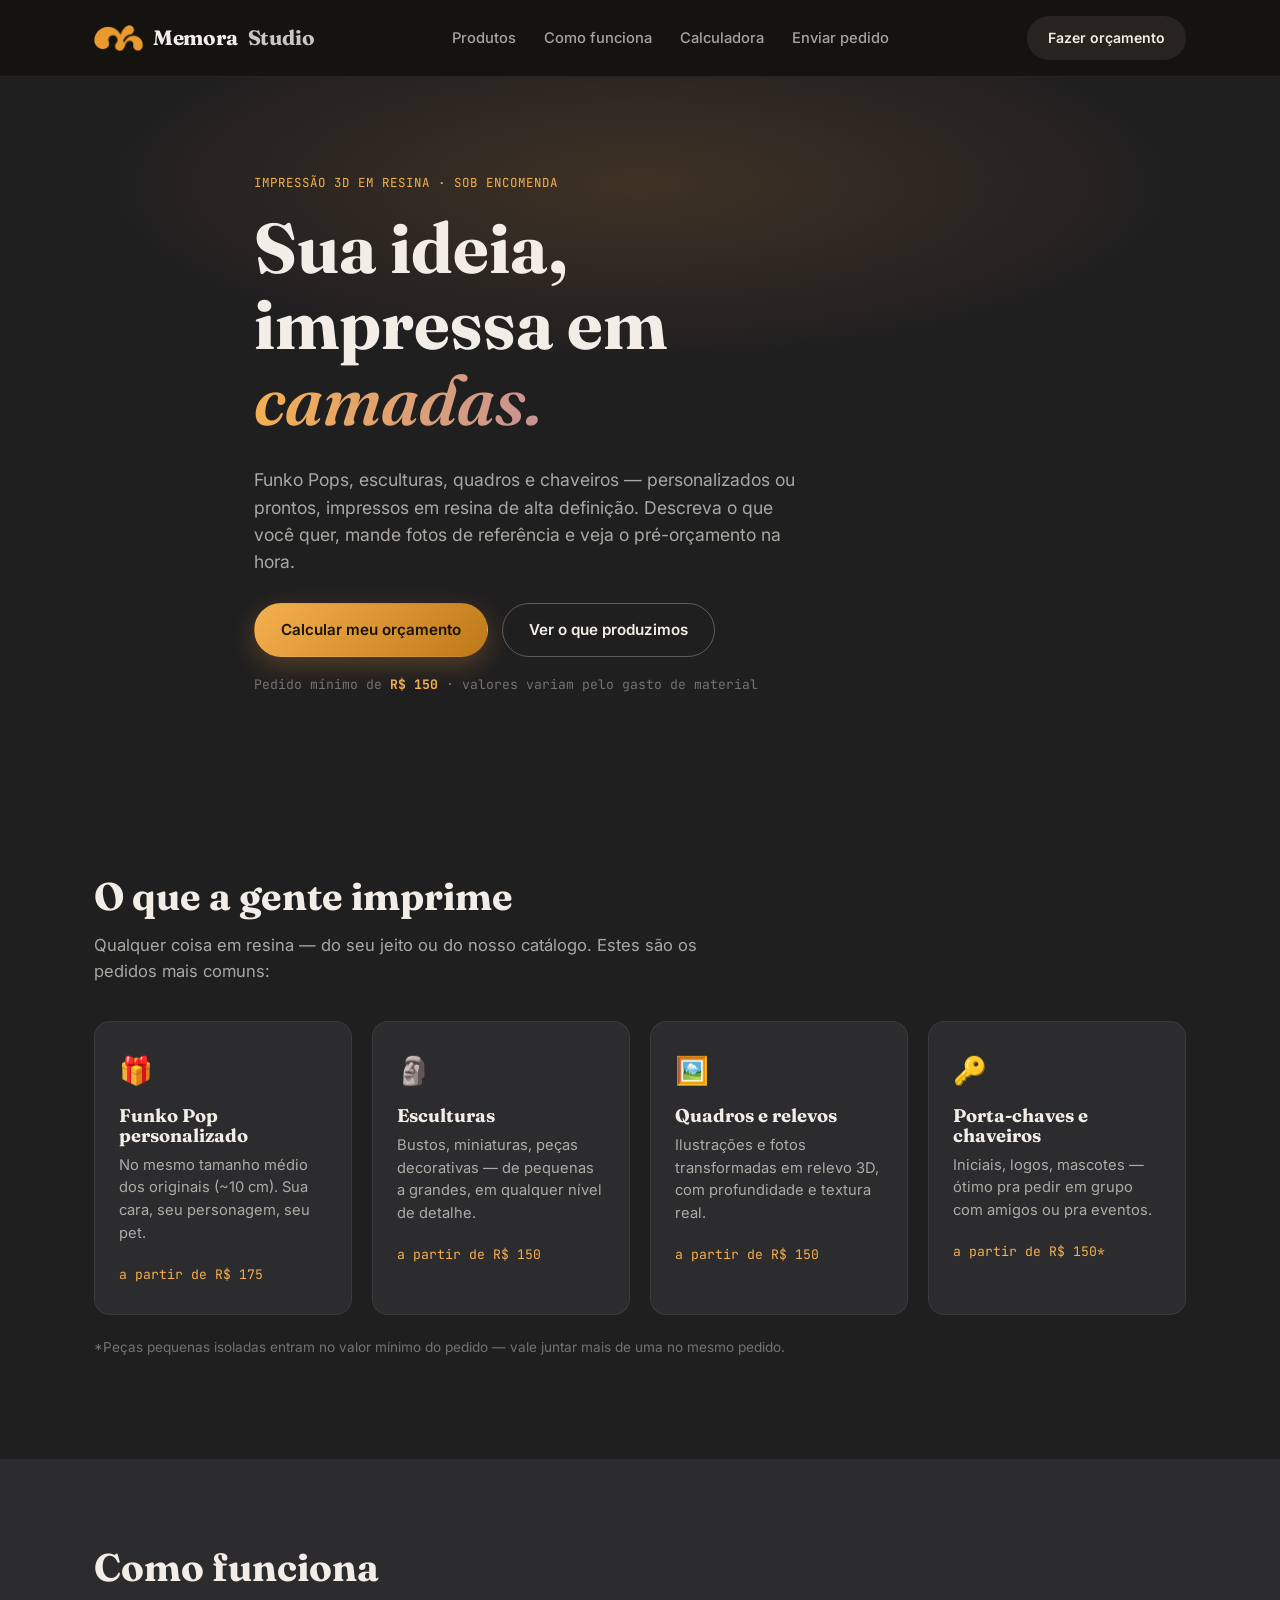
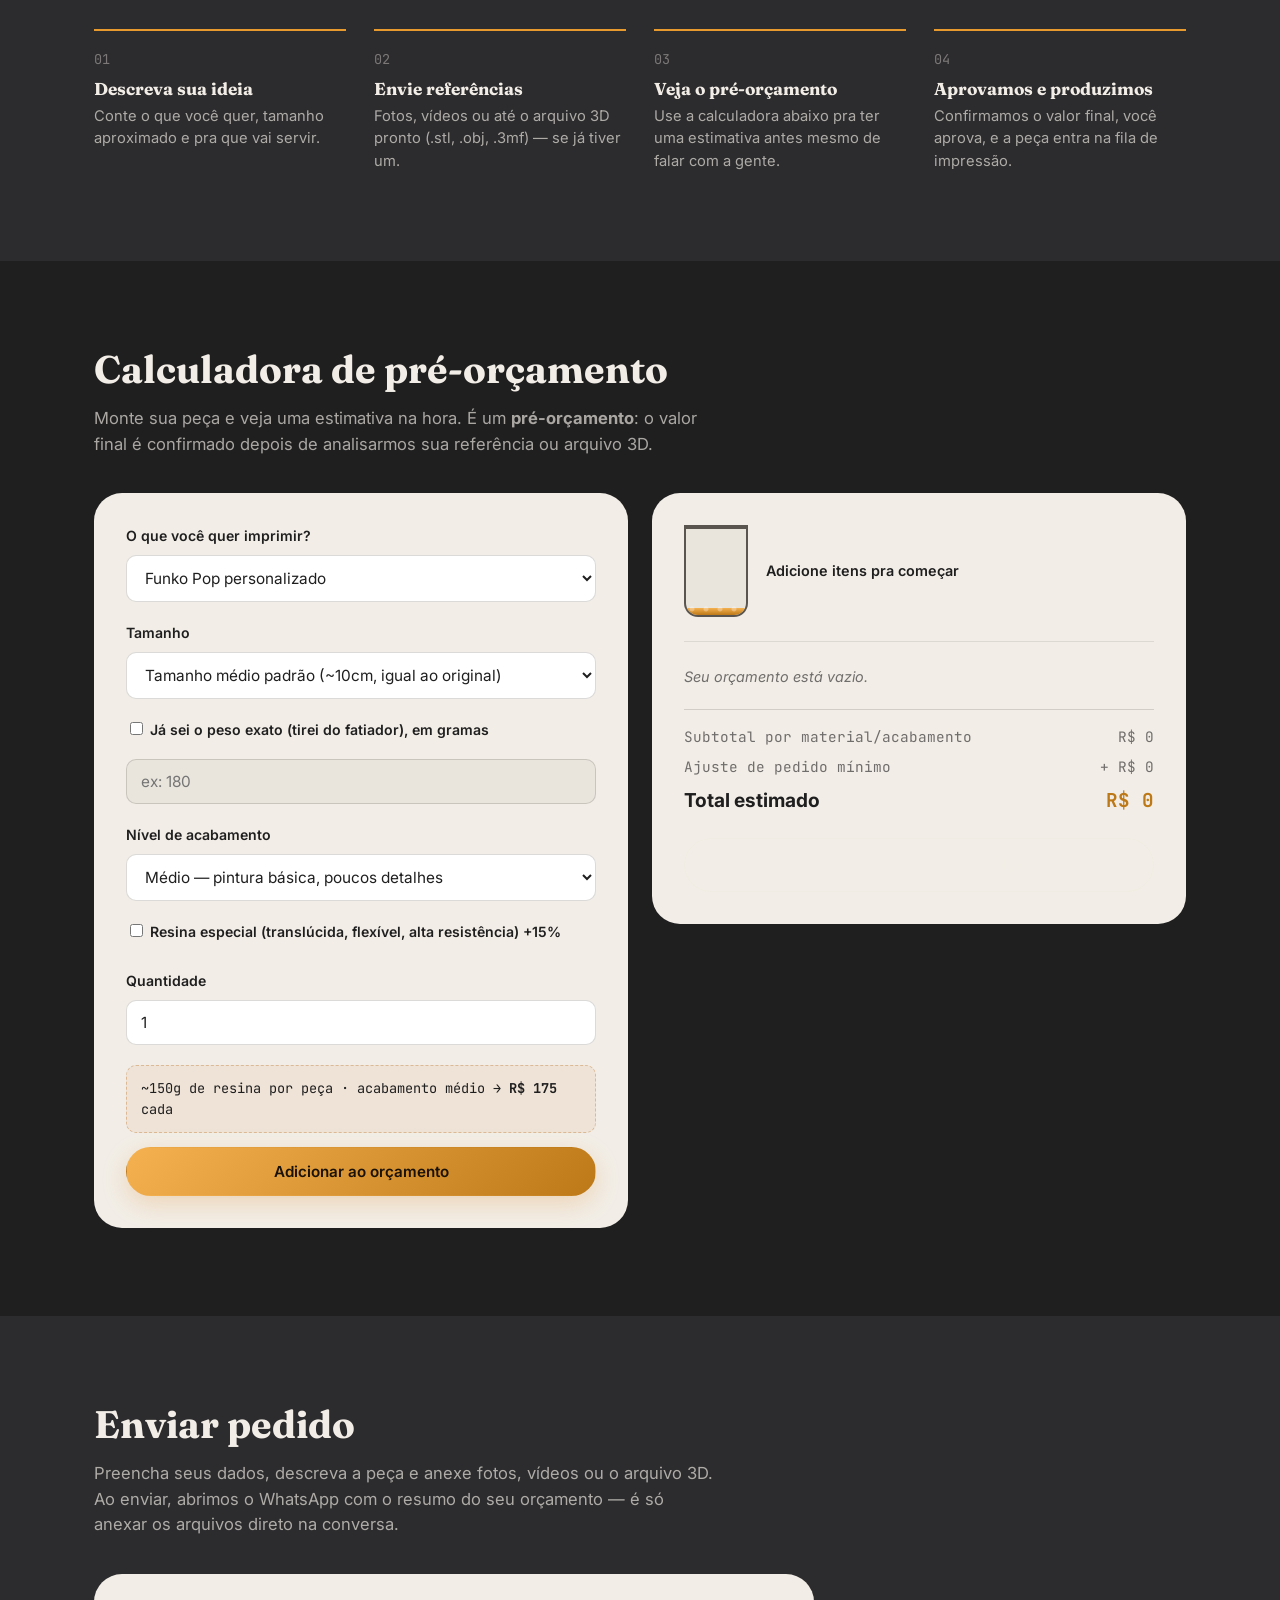
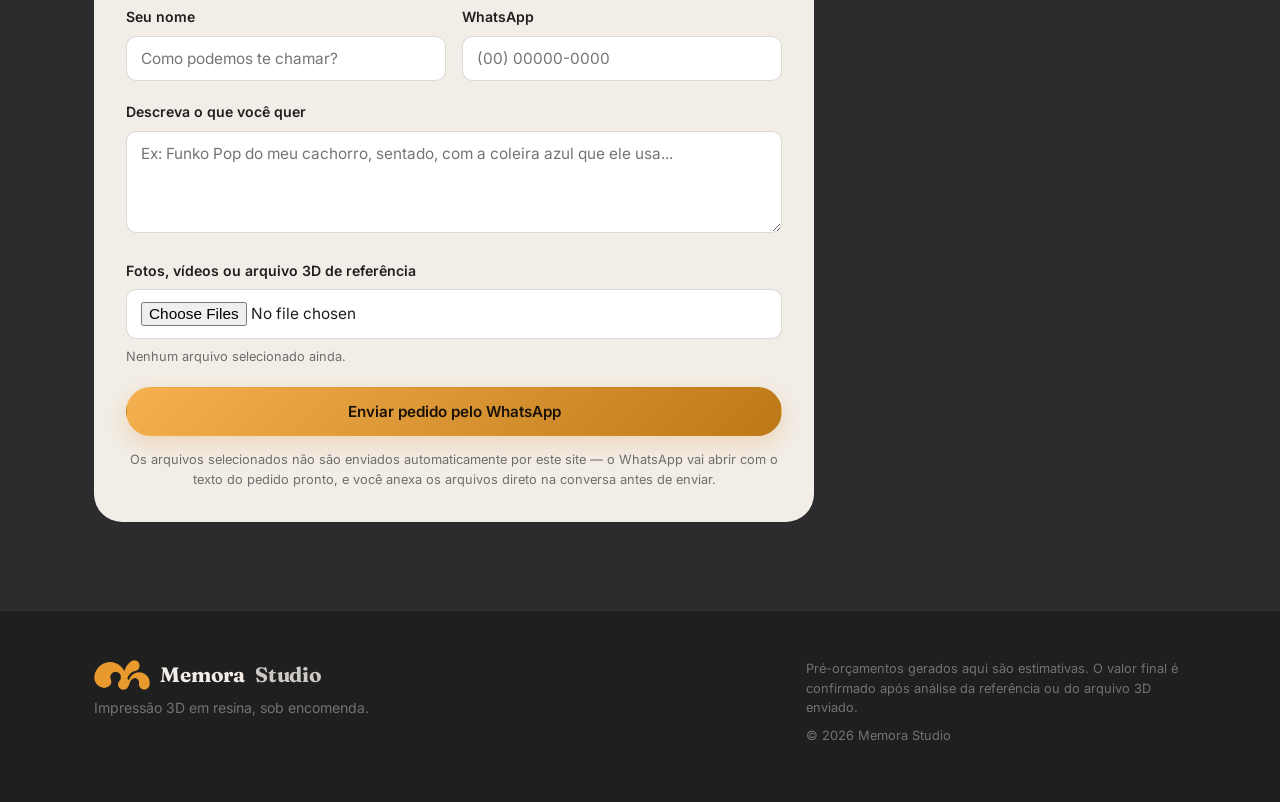
==== index.html @ 0165c263 "primeira versão do site" ====
<!DOCTYPE html>
<html lang="pt-BR">
<head>
<meta charset="UTF-8">
<meta name="viewport" content="width=device-width, initial-scale=1.0">
<title>Memora Studio — Pré-orçamento de impressão 3D em resina</title>
<meta name="description" content="Funko Pops, esculturas, quadros e chaveiros personalizados, impressos em resina. Monte seu pré-orçamento na hora com a Memora Studio.">
<link rel="icon" type="image/png" href="logo-mark.png">
<link rel="apple-touch-icon" href="apple-touch-icon.png">
<meta name="theme-color" content="#201F20">
<link rel="preconnect" href="https://fonts.googleapis.com">
<link rel="preconnect" href="https://fonts.gstatic.com" crossorigin>
<link href="https://fonts.googleapis.com/css2?family=Fraunces:ital,opsz,wght@0,9..144,400;0,9..144,600;0,9..144,700;0,9..144,900;1,9..144,500;1,9..144,700&family=Inter:wght@400;500;600;700&family=JetBrains+Mono:wght@400;500;600;700&display=swap" rel="stylesheet">
<link rel="stylesheet" href="style.css">
</head>
<body>

<a class="skip-link" href="#calculadora">Pular para a calculadora</a>

<header class="site-header" id="topo">
  <div class="wrap header-inner">
    <a class="logo" href="#topo">
      <img class="logo-mark" src="logo-mark.png" alt="" aria-hidden="true">
      Memora <span class="logo-accent">Studio</span>
    </a>
    <nav class="main-nav" id="main-nav" aria-label="Navegação principal">
      <a href="#produtos">Produtos</a>
      <a href="#como-funciona">Como funciona</a>
      <a href="#calculadora">Calculadora</a>
      <a href="#pedido">Enviar pedido</a>
    </nav>
    <a class="btn btn-ghost nav-cta" href="#calculadora">Fazer orçamento</a>
    <button class="nav-toggle" id="nav-toggle" aria-expanded="false" aria-controls="main-nav" aria-label="Abrir menu">
      <span></span><span></span><span></span>
    </button>
  </div>
</header>

<main>

  <!-- HERO -->
  <section class="hero">
    <div class="wrap hero-inner">
      <p class="eyebrow">Impressão 3D em resina · sob encomenda</p>
      <h1 class="hero-title" aria-label="Sua ideia, impressa em camadas.">
        <span class="layer-stack" data-text="Sua ideia,">Sua ideia,</span>
        <span class="layer-stack" data-text="impressa em">impressa em</span>
        <span class="layer-stack accent" data-text="camadas.">camadas.</span>
      </h1>
      <p class="hero-sub">
        Funko Pops, esculturas, quadros e chaveiros — personalizados ou prontos,
        impressos em resina de alta definição. Descreva o que você quer,
        mande fotos de referência e veja o pré-orçamento na hora.
      </p>
      <div class="hero-actions">
        <a href="#calculadora" class="btn btn-primary">Calcular meu orçamento</a>
        <a href="#produtos" class="btn btn-outline">Ver o que produzimos</a>
      </div>
      <p class="hero-note">Pedido mínimo de <strong>R$ 150</strong> · valores variam pelo gasto de material</p>
    </div>
  </section>

  <!-- PRODUTOS -->
  <section class="section" id="produtos">
    <div class="wrap">
      <h2 class="section-title">O que a gente imprime</h2>
      <p class="section-lead">Qualquer coisa em resina — do seu jeito ou do nosso catálogo. Estes são os pedidos mais comuns:</p>

      <div class="product-grid">
        <article class="product-card">
          <div class="product-icon" aria-hidden="true">🎁</div>
          <h3>Funko Pop personalizado</h3>
          <p>No mesmo tamanho médio dos originais (~10 cm). Sua cara, seu personagem, seu pet.</p>
          <span class="product-price">a partir de R$ 175</span>
        </article>
        <article class="product-card">
          <div class="product-icon" aria-hidden="true">🗿</div>
          <h3>Esculturas</h3>
          <p>Bustos, miniaturas, peças decorativas — de pequenas a grandes, em qualquer nível de detalhe.</p>
          <span class="product-price">a partir de R$ 150</span>
        </article>
        <article class="product-card">
          <div class="product-icon" aria-hidden="true">🖼️</div>
          <h3>Quadros e relevos</h3>
          <p>Ilustrações e fotos transformadas em relevo 3D, com profundidade e textura real.</p>
          <span class="product-price">a partir de R$ 150</span>
        </article>
        <article class="product-card">
          <div class="product-icon" aria-hidden="true">🔑</div>
          <h3>Porta-chaves e chaveiros</h3>
          <p>Iniciais, logos, mascotes — ótimo pra pedir em grupo com amigos ou pra eventos.</p>
          <span class="product-price">a partir de R$ 150*</span>
        </article>
      </div>
      <p class="product-footnote">*Peças pequenas isoladas entram no valor mínimo do pedido — vale juntar mais de uma no mesmo pedido.</p>
    </div>
  </section>

  <!-- COMO FUNCIONA -->
  <section class="section section-dark" id="como-funciona">
    <div class="wrap">
      <h2 class="section-title">Como funciona</h2>
      <ol class="steps">
        <li class="step">
          <span class="step-n">01</span>
          <h3>Descreva sua ideia</h3>
          <p>Conte o que você quer, tamanho aproximado e pra que vai servir.</p>
        </li>
        <li class="step">
          <span class="step-n">02</span>
          <h3>Envie referências</h3>
          <p>Fotos, vídeos ou até o arquivo 3D pronto (.stl, .obj, .3mf) — se já tiver um.</p>
        </li>
        <li class="step">
          <span class="step-n">03</span>
          <h3>Veja o pré-orçamento</h3>
          <p>Use a calculadora abaixo pra ter uma estimativa antes mesmo de falar com a gente.</p>
        </li>
        <li class="step">
          <span class="step-n">04</span>
          <h3>Aprovamos e produzimos</h3>
          <p>Confirmamos o valor final, você aprova, e a peça entra na fila de impressão.</p>
        </li>
      </ol>
    </div>
  </section>

  <!-- CALCULADORA -->
  <section class="section" id="calculadora">
    <div class="wrap">
      <h2 class="section-title">Calculadora de pré-orçamento</h2>
      <p class="section-lead">
        Monte sua peça e veja uma estimativa na hora. É um <strong>pré-orçamento</strong>:
        o valor final é confirmado depois de analisarmos sua referência ou arquivo 3D.
      </p>

      <div class="calc-grid">

        <!-- Formulário de item -->
        <div class="calc-form panel">
          <div class="field">
            <label for="categoria">O que você quer imprimir?</label>
            <select id="categoria"></select>
          </div>

          <div class="field" id="campo-tamanho">
            <label for="tamanho">Tamanho</label>
            <select id="tamanho"></select>
          </div>

          <div class="field field-inline" id="campo-peso-manual">
            <label class="checkbox-label">
              <input type="checkbox" id="peso-manual-toggle">
              Já sei o peso exato (tirei do fatiador), em gramas
            </label>
            <input type="number" id="peso-manual" min="1" placeholder="ex: 180" disabled>
          </div>

          <div class="field" id="campo-complexidade">
            <label for="complexidade">Nível de acabamento</label>
            <select id="complexidade">
              <option value="3.5">Simples — sem pintura ou cor única</option>
              <option value="4" selected>Médio — pintura básica, poucos detalhes</option>
              <option value="5">Complexo — pintura detalhada, várias cores/peças</option>
            </select>
          </div>

          <div class="field field-inline">
            <label class="checkbox-label">
              <input type="checkbox" id="resina-especial">
              Resina especial (translúcida, flexível, alta resistência) +15%
            </label>
          </div>

          <div class="field" id="campo-qtd">
            <label for="quantidade">Quantidade</label>
            <input type="number" id="quantidade" value="1" min="1" max="50">
          </div>

          <p class="estimate-readout" id="estimate-readout"></p>

          <button class="btn btn-primary btn-block" id="add-item-btn" type="button">Adicionar ao orçamento</button>
        </div>

        <!-- Carrinho + vat -->
        <div class="calc-result panel">
          <div class="vat-wrap" aria-hidden="true">
            <div class="vat">
              <div class="vat-fill" id="vat-fill">
                <div class="vat-wave"></div>
              </div>
            </div>
            <div class="vat-label">
              <span id="vat-status-text">Adicione itens pra começar</span>
            </div>
          </div>

          <ul class="cart-list" id="cart-list">
            <li class="cart-empty" id="cart-empty">Seu orçamento está vazio.</li>
          </ul>

          <div class="cart-total">
            <div class="cart-total-row">
              <span>Subtotal por material/acabamento</span>
              <span id="cart-subtotal">R$ 0</span>
            </div>
            <div class="cart-total-row" id="minimo-row" hidden>
              <span>Ajuste de pedido mínimo</span>
              <span id="cart-minimo">+ R$ 0</span>
            </div>
            <div class="cart-total-row cart-total-final">
              <span>Total estimado</span>
              <span id="cart-total">R$ 0</span>
            </div>
          </div>

          <a href="#pedido" class="btn btn-outline btn-block">Continuar pra enviar o pedido</a>
        </div>

      </div>
    </div>
  </section>

  <!-- PEDIDO -->
  <section class="section section-dark" id="pedido">
    <div class="wrap">
      <h2 class="section-title">Enviar pedido</h2>
      <p class="section-lead">
        Preencha seus dados, descreva a peça e anexe fotos, vídeos ou o arquivo 3D.
        Ao enviar, abrimos o WhatsApp com o resumo do seu orçamento — é só anexar
        os arquivos direto na conversa.
      </p>

      <form class="order-form panel" id="order-form">
        <div class="form-row">
          <div class="field">
            <label for="nome">Seu nome</label>
            <input type="text" id="nome" required placeholder="Como podemos te chamar?">
          </div>
          <div class="field">
            <label for="whatsapp">WhatsApp</label>
            <input type="tel" id="whatsapp" required placeholder="(00) 00000-0000">
          </div>
        </div>

        <div class="field">
          <label for="descricao">Descreva o que você quer</label>
          <textarea id="descricao" rows="4" placeholder="Ex: Funko Pop do meu cachorro, sentado, com a coleira azul que ele usa..." required></textarea>
        </div>

        <div class="field">
          <label for="arquivos">Fotos, vídeos ou arquivo 3D de referência</label>
          <input type="file" id="arquivos" multiple accept="image/*,video/*,.stl,.obj,.3mf,.zip">
          <p class="field-hint" id="arquivos-hint">Nenhum arquivo selecionado ainda.</p>
        </div>

        <div class="field" id="resumo-orcamento" hidden>
          <label>Resumo do seu pré-orçamento</label>
          <div class="order-summary-box" id="order-summary-box"></div>
        </div>

        <button type="submit" class="btn btn-primary btn-block">Enviar pedido pelo WhatsApp</button>
        <p class="form-disclaimer">
          Os arquivos selecionados não são enviados automaticamente por este site —
          o WhatsApp vai abrir com o texto do pedido pronto, e você anexa os arquivos
          direto na conversa antes de enviar.
        </p>
      </form>
    </div>
  </section>

</main>

<footer class="site-footer">
  <div class="wrap footer-inner">
    <div>
      <p class="logo footer-logo">
        <img class="logo-mark" src="logo-mark.png" alt="" aria-hidden="true">
        Memora <span class="logo-accent">Studio</span>
      </p>
      <p class="footer-tagline">Impressão 3D em resina, sob encomenda.</p>
    </div>
    <div class="footer-meta">
      <p>Pré-orçamentos gerados aqui são estimativas. O valor final é confirmado após
      análise da referência ou do arquivo 3D enviado.</p>
      <p>© <span id="ano"></span> Memora Studio</p>
    </div>
  </div>
</footer>

<script src="script.js"></script>
</body>
</html>
---- style.css ----
/* ============================================
   TOKENS
============================================ */
:root{
  --bg: #201F20;
  --bg-soft: #2C2B2D;
  --bg-soft-2: #38373A;
  --resin: #E89A2E;
  --resin-deep: #BD7817;
  --resin-glow: #F5B04F;
  --uv: #8B6CF1;
  --uv-soft: #6F56C9;
  --paper: #F2EEE7;
  --paper-dim: #E5DFD2;
  --ink: #F2EEE7;
  --ink-soft: rgba(242,238,231,0.66);
  --ink-faint: rgba(242,238,231,0.4);
  --ink-on-paper: #201F20;
  --ink-on-paper-soft: rgba(32,31,32,0.62);

  --font-display: 'Fraunces', serif;
  --font-body: 'Inter', sans-serif;
  --font-mono: 'JetBrains Mono', monospace;

  --radius-s: 10px;
  --radius-m: 16px;
  --radius-l: 28px;

  --wrap: 1140px;
}

*, *::before, *::after{ box-sizing: border-box; }
html{ scroll-behavior: smooth; }
@media (prefers-reduced-motion: reduce){
  html{ scroll-behavior: auto; }
  *, *::before, *::after{ animation-duration: 0.001ms !important; animation-iteration-count: 1 !important; transition-duration: 0.001ms !important; }
}

body{
  margin: 0;
  background: var(--bg);
  color: var(--ink);
  font-family: var(--font-body);
  font-size: 16px;
  line-height: 1.55;
  -webkit-font-smoothing: antialiased;
}

.wrap{
  max-width: var(--wrap);
  margin: 0 auto;
  padding: 0 24px;
}

a{ color: inherit; }

h1, h2, h3{
  font-family: var(--font-display);
  margin: 0 0 0.4em;
  line-height: 1.08;
  font-weight: 700;
}

p{ margin: 0 0 1em; }

.skip-link{
  position: absolute;
  left: -999px;
  top: auto;
  background: var(--paper);
  color: var(--ink-on-paper);
  padding: 12px 18px;
  border-radius: var(--radius-s);
  z-index: 100;
}
.skip-link:focus{
  left: 16px;
  top: 16px;
}

:focus-visible{
  outline: 2px solid var(--uv);
  outline-offset: 3px;
}

/* ============================================
   BUTTONS
============================================ */
.btn{
  display: inline-flex;
  align-items: center;
  justify-content: center;
  gap: 8px;
  padding: 14px 26px;
  border-radius: 999px;
  font-family: var(--font-body);
  font-weight: 600;
  font-size: 0.95rem;
  text-decoration: none;
  border: 1px solid transparent;
  cursor: pointer;
  transition: transform 0.15s ease, background 0.15s ease, border-color 0.15s ease, box-shadow 0.15s ease;
}
.btn:hover{ transform: translateY(-1px); }
.btn:active{ transform: translateY(0); }

.btn-primary{
  background: linear-gradient(135deg, var(--resin-glow), var(--resin-deep));
  color: #1A1208;
  box-shadow: 0 8px 24px rgba(226,147,62,0.28);
}
.btn-primary:hover{ box-shadow: 0 10px 28px rgba(226,147,62,0.4); }

.btn-outline{
  background: transparent;
  color: var(--ink);
  border-color: rgba(237,230,214,0.3);
}
.btn-outline:hover{ border-color: var(--resin); color: var(--resin-glow); }

.btn-ghost{
  background: rgba(237,230,214,0.08);
  color: var(--ink);
  font-size: 0.88rem;
  padding: 10px 20px;
}
.btn-ghost:hover{ background: rgba(237,230,214,0.14); }

.btn-block{ width: 100%; }

/* ============================================
   HEADER
============================================ */
.site-header{
  position: sticky;
  top: 0;
  z-index: 50;
  background: rgba(21,18,13,0.85);
  backdrop-filter: blur(10px);
  border-bottom: 1px solid rgba(237,230,214,0.08);
}
.header-inner{
  display: flex;
  align-items: center;
  justify-content: space-between;
  padding: 16px 24px;
}
.logo{
  font-family: var(--font-display);
  font-weight: 700;
  font-size: 1.3rem;
  text-decoration: none;
  color: var(--ink);
  display: flex;
  align-items: center;
  gap: 10px;
  letter-spacing: -0.01em;
}
.logo-mark{
  height: 26px;
  width: auto;
  display: inline-block;
  flex-shrink: 0;
}
.logo-accent{ color: inherit; font-weight: inherit; font-style: normal; opacity: 0.82; }
.footer-logo{
  display: flex;
  align-items: center;
  gap: 10px;
  font-family: var(--font-display);
  font-weight: 700;
  font-size: 1.3rem;
}
.footer-logo .logo-mark{ height: 30px; }
.main-nav{
  display: flex;
  gap: 28px;
}
.main-nav a{
  text-decoration: none;
  color: var(--ink-soft);
  font-size: 0.92rem;
  font-weight: 500;
  transition: color 0.15s ease;
}
.main-nav a:hover{ color: var(--ink); }
.nav-cta{ flex-shrink: 0; }

.nav-toggle{
  display: none;
  flex-direction: column;
  justify-content: center;
  align-items: center;
  gap: 5px;
  width: 40px;
  height: 40px;
  border-radius: 8px;
  border: 1px solid rgba(242,238,231,0.16);
  background: rgba(242,238,231,0.06);
  cursor: pointer;
  flex-shrink: 0;
}
.nav-toggle span{
  display: block;
  width: 18px;
  height: 2px;
  background: var(--ink);
  border-radius: 2px;
  transition: transform 0.2s ease, opacity 0.2s ease;
}
.nav-toggle[aria-expanded="true"] span:nth-child(1){ transform: translateY(7px) rotate(45deg); }
.nav-toggle[aria-expanded="true"] span:nth-child(2){ opacity: 0; }
.nav-toggle[aria-expanded="true"] span:nth-child(3){ transform: translateY(-7px) rotate(-45deg); }

@media (max-width: 760px){
  .main-nav{
    display: flex;
    flex-direction: column;
    gap: 2px;
    position: absolute;
    top: 100%;
    left: 0;
    right: 0;
    background: var(--bg-soft);
    border-bottom: 1px solid rgba(242,238,231,0.08);
    max-height: 0;
    overflow: hidden;
    transition: max-height 0.25s ease;
  }
  .main-nav.is-open{ max-height: 280px; }
  .main-nav a{
    padding: 16px 24px;
    border-top: 1px solid rgba(242,238,231,0.06);
  }
  .nav-cta{ display: none; }
  .nav-toggle{ display: flex; }
  .site-header{ position: sticky; }
  .header-inner{ position: relative; }
}

/* ============================================
   HERO
============================================ */
.hero{
  padding: 96px 0 80px;
  position: relative;
  overflow: hidden;
}
.hero::before{
  content: "";
  position: absolute;
  inset: -20% -10% auto -10%;
  height: 70%;
  background: radial-gradient(closest-side, rgba(226,147,62,0.16), transparent 70%);
  pointer-events: none;
}
.hero-inner{ position: relative; max-width: 820px; }
.eyebrow{
  font-family: var(--font-mono);
  font-size: 0.78rem;
  letter-spacing: 0.08em;
  text-transform: uppercase;
  color: var(--resin-glow);
  margin-bottom: 18px;
}
.hero-title{
  font-size: clamp(2.4rem, 6vw, 4.4rem);
  margin-bottom: 28px;
}
.hero-title .layer-stack{
  display: block;
  position: relative;
}
.hero-title .layer-stack.accent{
  background: linear-gradient(100deg, var(--resin-glow), var(--uv) 90%);
  -webkit-background-clip: text;
  background-clip: text;
  color: transparent;
  font-style: italic;
  font-weight: 600;
}
/* layer build-up animation: stacked pseudo-copies that fade/rise into place */
.layer-stack{
  animation: layer-settle 0.9s cubic-bezier(.2,.8,.2,1) backwards;
}
.layer-stack:nth-child(1){ animation-delay: 0s; }
.layer-stack:nth-child(2){ animation-delay: 0.12s; }
.layer-stack:nth-child(3){ animation-delay: 0.24s; }
@keyframes layer-settle{
  0%{ opacity: 0; transform: translateY(14px); filter: blur(2px); }
  100%{ opacity: 1; transform: translateY(0); filter: blur(0); }
}
.hero-sub{
  font-size: 1.1rem;
  color: var(--ink-soft);
  max-width: 560px;
}
.hero-actions{
  display: flex;
  gap: 14px;
  flex-wrap: wrap;
  margin: 28px 0 18px;
}
.hero-note{
  font-family: var(--font-mono);
  font-size: 0.82rem;
  color: var(--ink-faint);
}
.hero-note strong{ color: var(--resin-glow); }

/* ============================================
   SECTIONS
============================================ */
.section{ padding: 88px 0; }
.section-dark{ background: var(--bg-soft); }
.section-title{
  font-size: clamp(1.7rem, 3.4vw, 2.4rem);
}
.section-lead{
  color: var(--ink-soft);
  max-width: 620px;
  font-size: 1.04rem;
}

/* ============================================
   PRODUCT GRID
============================================ */
.product-grid{
  display: grid;
  grid-template-columns: repeat(4, 1fr);
  gap: 20px;
  margin-top: 36px;
}
@media (max-width: 920px){
  .product-grid{ grid-template-columns: repeat(2, 1fr); }
}
@media (max-width: 560px){
  .product-grid{ grid-template-columns: 1fr; }
}
.product-card{
  background: var(--bg-soft);
  border: 1px solid rgba(237,230,214,0.08);
  border-radius: var(--radius-m);
  padding: 28px 24px;
  transition: border-color 0.2s ease, transform 0.2s ease;
}
.product-card:hover{
  border-color: rgba(226,147,62,0.4);
  transform: translateY(-3px);
}
.product-icon{
  font-size: 1.7rem;
  margin-bottom: 14px;
}
.product-card h3{
  font-size: 1.15rem;
  margin-bottom: 8px;
}
.product-card p{
  color: var(--ink-soft);
  font-size: 0.92rem;
  margin-bottom: 16px;
}
.product-price{
  font-family: var(--font-mono);
  font-size: 0.82rem;
  color: var(--resin-glow);
}
.product-footnote{
  margin-top: 22px;
  font-size: 0.85rem;
  color: var(--ink-faint);
}

/* ============================================
   STEPS
============================================ */
.steps{
  list-style: none;
  margin: 40px 0 0;
  padding: 0;
  display: grid;
  grid-template-columns: repeat(4, 1fr);
  gap: 28px;
}
@media (max-width: 920px){
  .steps{ grid-template-columns: repeat(2, 1fr); }
}
@media (max-width: 560px){
  .steps{ grid-template-columns: 1fr; }
}
.step{
  border-top: 2px solid var(--resin);
  padding-top: 18px;
}
.step-n{
  font-family: var(--font-mono);
  color: var(--ink-faint);
  font-size: 0.85rem;
  display: block;
  margin-bottom: 10px;
}
.step h3{ font-size: 1.08rem; margin-bottom: 6px; }
.step p{ color: var(--ink-soft); font-size: 0.92rem; margin: 0; }

/* ============================================
   PANELS / FORMS (shared)
============================================ */
.panel{
  background: var(--paper);
  color: var(--ink-on-paper);
  border-radius: var(--radius-l);
  padding: 32px;
}

.field{ margin-bottom: 20px; }
.field label{
  display: block;
  font-weight: 600;
  font-size: 0.88rem;
  margin-bottom: 8px;
}
.field-hint{
  font-size: 0.8rem;
  color: var(--ink-on-paper-soft);
  margin: 8px 0 0;
}
select, input[type="text"], input[type="tel"], input[type="number"], input[type="file"], textarea{
  width: 100%;
  font-family: var(--font-body);
  font-size: 0.96rem;
  padding: 12px 14px;
  border-radius: var(--radius-s);
  border: 1.5px solid rgba(31,26,19,0.16);
  background: #fff;
  color: var(--ink-on-paper);
}
select:focus, input:focus, textarea:focus{
  border-color: var(--resin);
}
textarea{ resize: vertical; font-family: var(--font-body); }
input:disabled{ background: rgba(31,26,19,0.04); color: rgba(31,26,19,0.4); }

.field-inline{
  display: flex;
  flex-direction: column;
  gap: 10px;
}
.checkbox-label{
  display: flex;
  align-items: center;
  gap: 8px;
  font-weight: 500;
  font-size: 0.88rem;
  cursor: pointer;
}
.checkbox-label input{ width: auto; accent-color: var(--resin-deep); }

.estimate-readout{
  font-family: var(--font-mono);
  font-size: 0.85rem;
  background: rgba(185,106,31,0.08);
  border: 1px dashed rgba(185,106,31,0.35);
  border-radius: var(--radius-s);
  padding: 12px 14px;
  color: var(--ink-on-paper);
}

/* ============================================
   CALCULATOR LAYOUT
============================================ */
.calc-grid{
  display: grid;
  grid-template-columns: 1fr 1fr;
  gap: 24px;
  margin-top: 36px;
  align-items: start;
}
@media (max-width: 880px){
  .calc-grid{ grid-template-columns: 1fr; }
}

/* ---- vat / resin-cure signature element ---- */
.vat-wrap{
  display: flex;
  align-items: center;
  gap: 18px;
  margin-bottom: 24px;
  padding-bottom: 24px;
  border-bottom: 1px solid rgba(31,26,19,0.1);
}
.vat{
  width: 64px;
  height: 92px;
  flex-shrink: 0;
  border-radius: 0 0 14px 14px;
  border: 2.5px solid rgba(31,26,19,0.7);
  border-top: none;
  position: relative;
  overflow: hidden;
  background: rgba(31,26,19,0.04);
}
.vat::after{
  content: "";
  position: absolute;
  top: -2.5px; left: -8px; right: -8px;
  height: 6px;
  border-radius: 3px;
  background: rgba(31,26,19,0.7);
}
.vat-fill{
  position: absolute;
  left: 0; right: 0; bottom: 0;
  height: 8%;
  background: linear-gradient(180deg, var(--resin-glow), var(--resin-deep));
  transition: height 0.5s cubic-bezier(.2,.8,.2,1), background 0.4s ease, box-shadow 0.4s ease;
}
.vat-fill.is-cured{
  background: linear-gradient(180deg, #B9A7F5, var(--uv-soft));
  box-shadow: 0 0 24px 4px rgba(139,108,241,0.55);
}
.vat-wave{
  position: absolute;
  top: -3px; left: -25%;
  width: 150%; height: 8px;
  background: radial-gradient(circle, rgba(255,255,255,0.5) 0 2px, transparent 3px) repeat-x;
  background-size: 14px 8px;
  animation: wave-slide 2.4s linear infinite;
  opacity: 0.6;
}
@keyframes wave-slide{
  from{ transform: translateX(0); }
  to{ transform: translateX(14px); }
}
.vat-label{ font-size: 0.9rem; }
#vat-status-text{ font-weight: 600; }

.cart-list{
  list-style: none;
  margin: 0 0 20px;
  padding: 0;
  display: flex;
  flex-direction: column;
  gap: 10px;
}
.cart-empty{
  color: var(--ink-on-paper-soft);
  font-size: 0.9rem;
  font-style: italic;
}
.cart-item{
  display: flex;
  justify-content: space-between;
  align-items: flex-start;
  gap: 12px;
  background: rgba(31,26,19,0.04);
  border-radius: var(--radius-s);
  padding: 12px 14px;
}
.cart-item-info strong{ display: block; font-size: 0.92rem; }
.cart-item-info span{
  display: block;
  font-size: 0.78rem;
  color: var(--ink-on-paper-soft);
  margin-top: 2px;
}
.cart-item-right{
  display: flex;
  align-items: center;
  gap: 10px;
  flex-shrink: 0;
}
.cart-item-price{
  font-family: var(--font-mono);
  font-size: 0.92rem;
  font-weight: 600;
  white-space: nowrap;
}
.cart-remove{
  background: none;
  border: none;
  color: var(--ink-on-paper-soft);
  cursor: pointer;
  font-size: 1rem;
  line-height: 1;
  padding: 4px;
}
.cart-remove:hover{ color: #B23A2E; }

.cart-total{
  border-top: 1.5px solid rgba(31,26,19,0.15);
  padding-top: 16px;
  margin-bottom: 22px;
}
.cart-total-row{
  display: flex;
  justify-content: space-between;
  font-size: 0.9rem;
  color: var(--ink-on-paper-soft);
  margin-bottom: 8px;
  font-family: var(--font-mono);
}
.cart-total-final{
  font-family: var(--font-body);
  font-size: 1.2rem;
  font-weight: 700;
  color: var(--ink-on-paper);
}
.cart-total-final span:last-child{
  font-family: var(--font-mono);
  color: var(--resin-deep);
}

/* ============================================
   ORDER FORM
============================================ */
.order-form{ max-width: 720px; margin-top: 36px; }
.form-row{
  display: grid;
  grid-template-columns: 1fr 1fr;
  gap: 16px;
}
@media (max-width: 560px){
  .form-row{ grid-template-columns: 1fr; }
}
.order-summary-box{
  background: rgba(31,26,19,0.04);
  border-radius: var(--radius-s);
  padding: 14px 16px;
  font-family: var(--font-mono);
  font-size: 0.85rem;
  white-space: pre-wrap;
}
.form-disclaimer{
  font-size: 0.8rem;
  color: var(--ink-on-paper-soft);
  margin: 14px 0 0;
  text-align: center;
}

/* ============================================
   FOOTER
============================================ */
.site-footer{
  background: var(--bg);
  border-top: 1px solid rgba(237,230,214,0.08);
  padding: 48px 0;
}
.footer-inner{
  display: flex;
  justify-content: space-between;
  flex-wrap: wrap;
  gap: 24px;
}
.footer-logo{ margin-bottom: 6px; }
.footer-tagline{ color: var(--ink-faint); font-size: 0.88rem; margin: 0; }
.footer-meta{
  max-width: 380px;
  font-size: 0.8rem;
  color: var(--ink-faint);
}
.footer-meta p{ margin-bottom: 8px; }
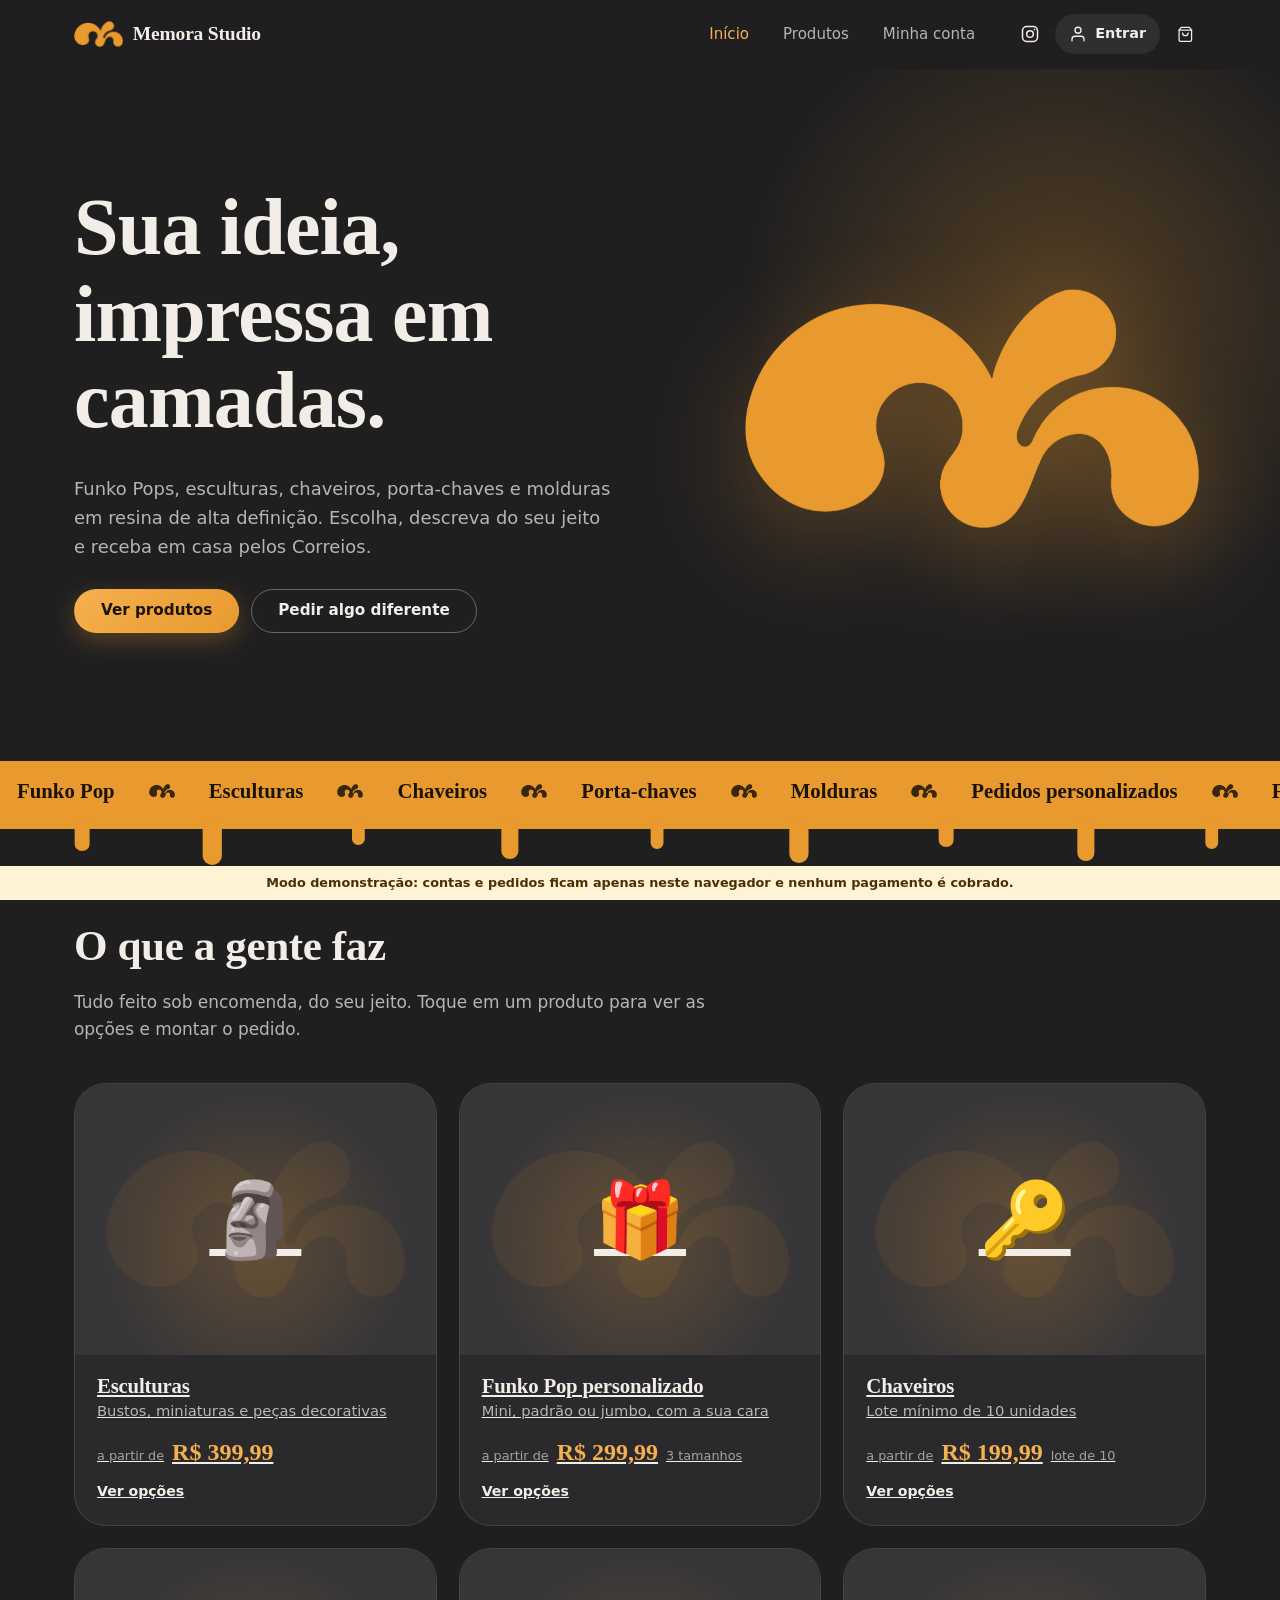
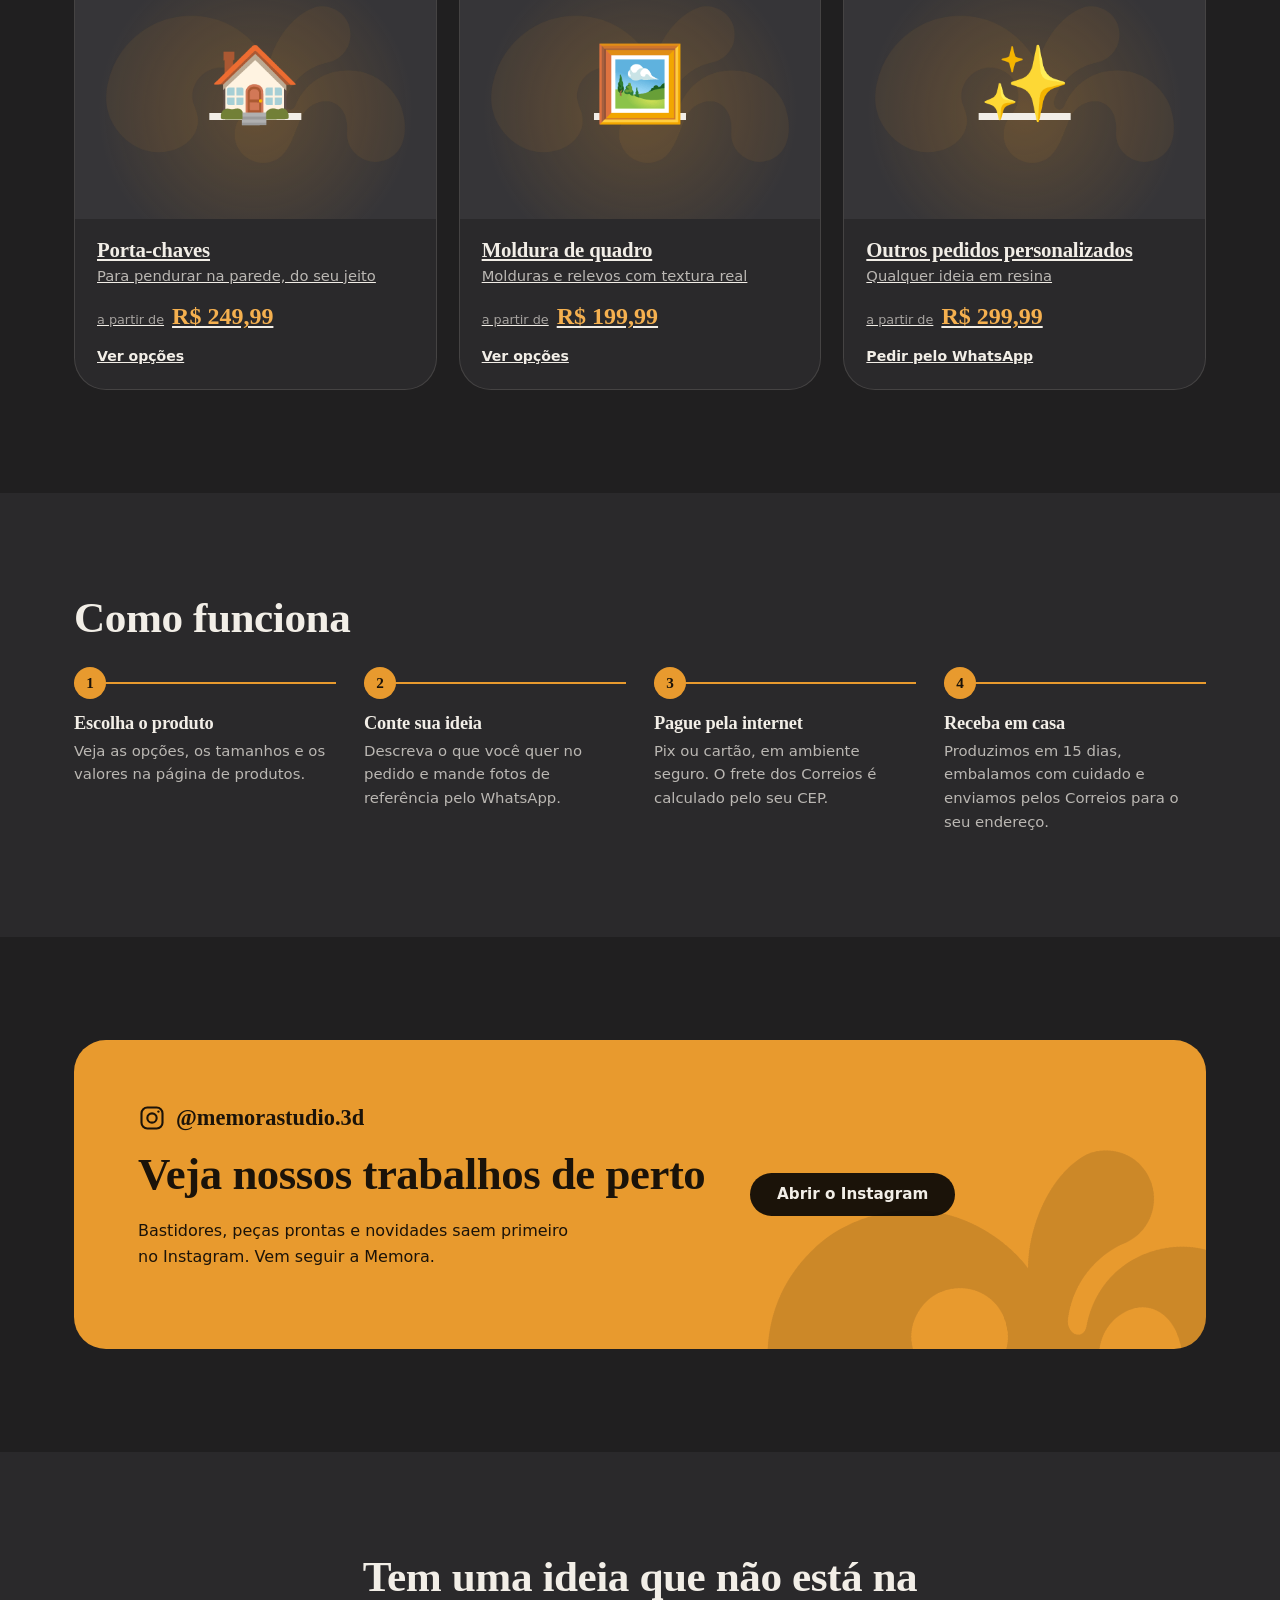
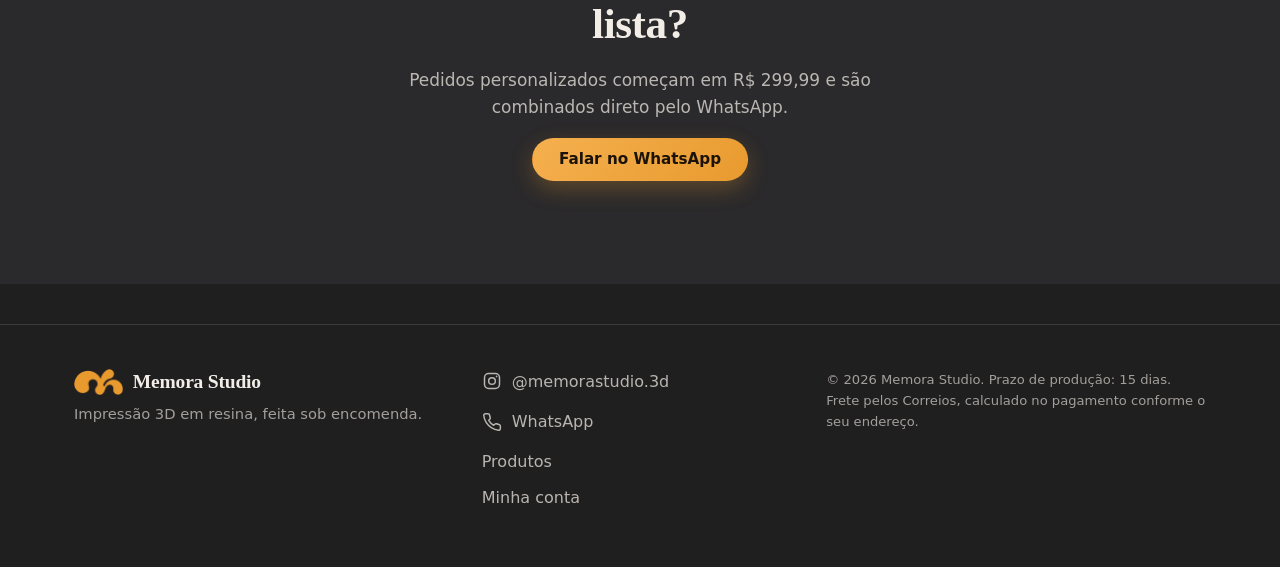
==== commit 85cca9d5: "nova loja" ====
--- a/index.html
+++ b/index.html
@@ -2,292 +2,117 @@
 <html lang="pt-BR">
 <head>
 <meta charset="UTF-8">
-<meta name="viewport" content="width=device-width, initial-scale=1.0">
-<title>Memora Studio — Pré-orçamento de impressão 3D em resina</title>
-<meta name="description" content="Funko Pops, esculturas, quadros e chaveiros personalizados, impressos em resina. Monte seu pré-orçamento na hora com a Memora Studio.">
-<link rel="icon" type="image/png" href="logo-mark.png">
-<link rel="apple-touch-icon" href="apple-touch-icon.png">
+<meta name="viewport" content="width=device-width, initial-scale=1">
+<meta name="referrer" content="strict-origin-when-cross-origin">
+<meta http-equiv="Content-Security-Policy" content="default-src 'self'; script-src 'self' https://cdn.jsdelivr.net https://challenges.cloudflare.com; style-src 'self' 'unsafe-inline' https://fonts.googleapis.com; font-src https://fonts.gstatic.com; img-src 'self' data:; connect-src 'self' https://*.supabase.co https://viacep.com.br; frame-src https://challenges.cloudflare.com; base-uri 'self'; form-action 'self'; object-src 'none'">
+<title>Memora Studio — Impressão 3D em resina sob encomenda</title>
+<meta name="description" content="Funko Pops, esculturas, chaveiros, porta-chaves e molduras personalizados em resina. Escolha, descreva e receba em casa pelos Correios.">
+<link rel="icon" type="image/png" href="assets/img/favicon.png">
+<link rel="apple-touch-icon" href="assets/img/apple-touch-icon.png">
 <meta name="theme-color" content="#201F20">
 <link rel="preconnect" href="https://fonts.googleapis.com">
 <link rel="preconnect" href="https://fonts.gstatic.com" crossorigin>
-<link href="https://fonts.googleapis.com/css2?family=Fraunces:ital,opsz,wght@0,9..144,400;0,9..144,600;0,9..144,700;0,9..144,900;1,9..144,500;1,9..144,700&family=Inter:wght@400;500;600;700&family=JetBrains+Mono:wght@400;500;600;700&display=swap" rel="stylesheet">
-<link rel="stylesheet" href="style.css">
+<link href="https://fonts.googleapis.com/css2?family=Fraunces:opsz,wght,SOFT@9..144,400..800,0..100&family=Inter:wght@400;500;600;700&display=swap" rel="stylesheet">
+<link rel="stylesheet" href="assets/css/style.css">
+<script src="assets/js/config.js"></script>
 </head>
-<body>
+<body data-page="home">
+<a class="skip" href="#conteudo">Pular para o conteúdo</a>
 
-<a class="skip-link" href="#calculadora">Pular para a calculadora</a>
-
-<header class="site-header" id="topo">
-  <div class="wrap header-inner">
-    <a class="logo" href="#topo">
-      <img class="logo-mark" src="logo-mark.png" alt="" aria-hidden="true">
-      Memora <span class="logo-accent">Studio</span>
-    </a>
-    <nav class="main-nav" id="main-nav" aria-label="Navegação principal">
-      <a href="#produtos">Produtos</a>
-      <a href="#como-funciona">Como funciona</a>
-      <a href="#calculadora">Calculadora</a>
-      <a href="#pedido">Enviar pedido</a>
-    </nav>
-    <a class="btn btn-ghost nav-cta" href="#calculadora">Fazer orçamento</a>
-    <button class="nav-toggle" id="nav-toggle" aria-expanded="false" aria-controls="main-nav" aria-label="Abrir menu">
-      <span></span><span></span><span></span>
-    </button>
-  </div>
-</header>
-
-<main>
-
-  <!-- HERO -->
+<main id="conteudo">
   <section class="hero">
     <div class="wrap hero-inner">
-      <p class="eyebrow">Impressão 3D em resina · sob encomenda</p>
-      <h1 class="hero-title" aria-label="Sua ideia, impressa em camadas.">
-        <span class="layer-stack" data-text="Sua ideia,">Sua ideia,</span>
-        <span class="layer-stack" data-text="impressa em">impressa em</span>
-        <span class="layer-stack accent" data-text="camadas.">camadas.</span>
-      </h1>
-      <p class="hero-sub">
-        Funko Pops, esculturas, quadros e chaveiros — personalizados ou prontos,
-        impressos em resina de alta definição. Descreva o que você quer,
-        mande fotos de referência e veja o pré-orçamento na hora.
-      </p>
-      <div class="hero-actions">
-        <a href="#calculadora" class="btn btn-primary">Calcular meu orçamento</a>
-        <a href="#produtos" class="btn btn-outline">Ver o que produzimos</a>
+      <div>
+        <h1 class="hero-title" aria-label="Sua ideia, impressa em camadas.">
+          <span class="line l1" aria-hidden="true">Sua ideia,</span>
+          <span class="line l2" aria-hidden="true">impressa em</span>
+          <span class="line l3" aria-hidden="true">camadas.</span>
+        </h1>
+        <p class="hero-sub">Funko Pops, esculturas, chaveiros, porta-chaves e molduras em resina de alta definição. Escolha, descreva do seu jeito e receba em casa pelos Correios.</p>
+        <div class="hero-actions">
+          <a class="btn btn-primary" href="produtos.html">Ver produtos</a>
+          <a class="btn btn-outline" data-wa="Olá! Quero fazer um pedido personalizado na Memora Studio.">Pedir algo diferente</a>
+        </div>
       </div>
-      <p class="hero-note">Pedido mínimo de <strong>R$ 150</strong> · valores variam pelo gasto de material</p>
+      <div class="hero-art" aria-hidden="true">
+        <img src="assets/img/logo-mark.png" alt="" width="460" height="245" id="hero-blob">
+      </div>
     </div>
   </section>
 
-  <!-- PRODUTOS -->
+  <div class="band" aria-hidden="true">
+    <div class="marquee">
+      <ul><li>Funko Pop</li><li>Esculturas</li><li>Chaveiros</li><li>Porta-chaves</li><li>Molduras</li><li>Pedidos personalizados</li></ul>
+      <ul><li>Funko Pop</li><li>Esculturas</li><li>Chaveiros</li><li>Porta-chaves</li><li>Molduras</li><li>Pedidos personalizados</li></ul>
+    </div>
+    <svg class="drips" viewBox="0 0 1200 46" preserveAspectRatio="none" focusable="false">
+      <rect x="0" y="0" width="1200" height="8"/>
+      <rect class="d" x="70" y="0" width="14" height="30" rx="7"/>
+      <rect class="d" x="190" y="0" width="18" height="44" rx="9"/>
+      <rect class="d" x="330" y="0" width="12" height="24" rx="6"/>
+      <rect class="d" x="470" y="0" width="16" height="38" rx="8"/>
+      <rect class="d" x="610" y="0" width="12" height="28" rx="6"/>
+      <rect class="d" x="740" y="0" width="18" height="42" rx="9"/>
+      <rect class="d" x="880" y="0" width="14" height="26" rx="7"/>
+      <rect class="d" x="1010" y="0" width="16" height="40" rx="8"/>
+      <rect class="d" x="1130" y="0" width="12" height="28" rx="6"/>
+    </svg>
+  </div>
+
   <section class="section" id="produtos">
     <div class="wrap">
-      <h2 class="section-title">O que a gente imprime</h2>
-      <p class="section-lead">Qualquer coisa em resina — do seu jeito ou do nosso catálogo. Estes são os pedidos mais comuns:</p>
-
-      <div class="product-grid">
-        <article class="product-card">
-          <div class="product-icon" aria-hidden="true">🎁</div>
-          <h3>Funko Pop personalizado</h3>
-          <p>No mesmo tamanho médio dos originais (~10 cm). Sua cara, seu personagem, seu pet.</p>
-          <span class="product-price">a partir de R$ 175</span>
-        </article>
-        <article class="product-card">
-          <div class="product-icon" aria-hidden="true">🗿</div>
-          <h3>Esculturas</h3>
-          <p>Bustos, miniaturas, peças decorativas — de pequenas a grandes, em qualquer nível de detalhe.</p>
-          <span class="product-price">a partir de R$ 150</span>
-        </article>
-        <article class="product-card">
-          <div class="product-icon" aria-hidden="true">🖼️</div>
-          <h3>Quadros e relevos</h3>
-          <p>Ilustrações e fotos transformadas em relevo 3D, com profundidade e textura real.</p>
-          <span class="product-price">a partir de R$ 150</span>
-        </article>
-        <article class="product-card">
-          <div class="product-icon" aria-hidden="true">🔑</div>
-          <h3>Porta-chaves e chaveiros</h3>
-          <p>Iniciais, logos, mascotes — ótimo pra pedir em grupo com amigos ou pra eventos.</p>
-          <span class="product-price">a partir de R$ 150*</span>
-        </article>
+      <div class="section-head" data-reveal>
+        <h2 class="section-title">O que a gente faz</h2>
+        <p class="lead">Tudo feito sob encomenda, do seu jeito. Toque em um produto para ver as opções e montar o pedido.</p>
       </div>
-      <p class="product-footnote">*Peças pequenas isoladas entram no valor mínimo do pedido — vale juntar mais de uma no mesmo pedido.</p>
+      <div class="p-grid" id="home-grid" aria-live="polite">
+        <div class="p-skel"></div><div class="p-skel"></div><div class="p-skel"></div>
+      </div>
     </div>
   </section>
 
-  <!-- COMO FUNCIONA -->
-  <section class="section section-dark" id="como-funciona">
+  <section class="section alt" id="como-funciona">
     <div class="wrap">
-      <h2 class="section-title">Como funciona</h2>
+      <div class="section-head" data-reveal><h2 class="section-title">Como funciona</h2></div>
       <ol class="steps">
-        <li class="step">
-          <span class="step-n">01</span>
-          <h3>Descreva sua ideia</h3>
-          <p>Conte o que você quer, tamanho aproximado e pra que vai servir.</p>
-        </li>
-        <li class="step">
-          <span class="step-n">02</span>
-          <h3>Envie referências</h3>
-          <p>Fotos, vídeos ou até o arquivo 3D pronto (.stl, .obj, .3mf) — se já tiver um.</p>
-        </li>
-        <li class="step">
-          <span class="step-n">03</span>
-          <h3>Veja o pré-orçamento</h3>
-          <p>Use a calculadora abaixo pra ter uma estimativa antes mesmo de falar com a gente.</p>
-        </li>
-        <li class="step">
-          <span class="step-n">04</span>
-          <h3>Aprovamos e produzimos</h3>
-          <p>Confirmamos o valor final, você aprova, e a peça entra na fila de impressão.</p>
-        </li>
+        <li data-reveal><h3>Escolha o produto</h3><p>Veja as opções, os tamanhos e os valores na página de produtos.</p></li>
+        <li data-reveal style="--i:1"><h3>Conte sua ideia</h3><p>Descreva o que você quer no pedido e mande fotos de referência pelo WhatsApp.</p></li>
+        <li data-reveal style="--i:2"><h3>Pague pela internet</h3><p>Pix ou cartão, em ambiente seguro. O frete dos Correios é calculado pelo seu CEP.</p></li>
+        <li data-reveal style="--i:3"><h3>Receba em casa</h3><p>Produzimos em <span data-prazo>15</span> dias, embalamos com cuidado e enviamos pelos Correios para o seu endereço.</p></li>
       </ol>
     </div>
   </section>
 
-  <!-- CALCULADORA -->
-  <section class="section" id="calculadora">
+  <section class="section">
     <div class="wrap">
-      <h2 class="section-title">Calculadora de pré-orçamento</h2>
-      <p class="section-lead">
-        Monte sua peça e veja uma estimativa na hora. É um <strong>pré-orçamento</strong>:
-        o valor final é confirmado depois de analisarmos sua referência ou arquivo 3D.
-      </p>
-
-      <div class="calc-grid">
-
-        <!-- Formulário de item -->
-        <div class="calc-form panel">
-          <div class="field">
-            <label for="categoria">O que você quer imprimir?</label>
-            <select id="categoria"></select>
-          </div>
-
-          <div class="field" id="campo-tamanho">
-            <label for="tamanho">Tamanho</label>
-            <select id="tamanho"></select>
-          </div>
-
-          <div class="field field-inline" id="campo-peso-manual">
-            <label class="checkbox-label">
-              <input type="checkbox" id="peso-manual-toggle">
-              Já sei o peso exato (tirei do fatiador), em gramas
-            </label>
-            <input type="number" id="peso-manual" min="1" placeholder="ex: 180" disabled>
-          </div>
-
-          <div class="field" id="campo-complexidade">
-            <label for="complexidade">Nível de acabamento</label>
-            <select id="complexidade">
-              <option value="3.5">Simples — sem pintura ou cor única</option>
-              <option value="4" selected>Médio — pintura básica, poucos detalhes</option>
-              <option value="5">Complexo — pintura detalhada, várias cores/peças</option>
-            </select>
-          </div>
-
-          <div class="field field-inline">
-            <label class="checkbox-label">
-              <input type="checkbox" id="resina-especial">
-              Resina especial (translúcida, flexível, alta resistência) +15%
-            </label>
-          </div>
-
-          <div class="field" id="campo-qtd">
-            <label for="quantidade">Quantidade</label>
-            <input type="number" id="quantidade" value="1" min="1" max="50">
-          </div>
-
-          <p class="estimate-readout" id="estimate-readout"></p>
-
-          <button class="btn btn-primary btn-block" id="add-item-btn" type="button">Adicionar ao orçamento</button>
+      <div class="promo" data-reveal>
+        <div>
+          <span class="handle"><svg class="icon" viewBox="0 0 24 24" fill="none" stroke="currentColor" stroke-width="1.8" stroke-linecap="round" stroke-linejoin="round" aria-hidden="true"><rect x="3" y="3" width="18" height="18" rx="5"/><circle cx="12" cy="12" r="4"/><circle cx="17.5" cy="6.5" r="1" fill="currentColor" stroke="none"/></svg>@memorastudio.3d</span>
+          <h2>Veja nossos trabalhos de perto</h2>
+          <p>Bastidores, peças prontas e novidades saem primeiro no Instagram. Vem seguir a Memora.</p>
         </div>
-
-        <!-- Carrinho + vat -->
-        <div class="calc-result panel">
-          <div class="vat-wrap" aria-hidden="true">
-            <div class="vat">
-              <div class="vat-fill" id="vat-fill">
-                <div class="vat-wave"></div>
-              </div>
-            </div>
-            <div class="vat-label">
-              <span id="vat-status-text">Adicione itens pra começar</span>
-            </div>
-          </div>
-
-          <ul class="cart-list" id="cart-list">
-            <li class="cart-empty" id="cart-empty">Seu orçamento está vazio.</li>
-          </ul>
-
-          <div class="cart-total">
-            <div class="cart-total-row">
-              <span>Subtotal por material/acabamento</span>
-              <span id="cart-subtotal">R$ 0</span>
-            </div>
-            <div class="cart-total-row" id="minimo-row" hidden>
-              <span>Ajuste de pedido mínimo</span>
-              <span id="cart-minimo">+ R$ 0</span>
-            </div>
-            <div class="cart-total-row cart-total-final">
-              <span>Total estimado</span>
-              <span id="cart-total">R$ 0</span>
-            </div>
-          </div>
-
-          <a href="#pedido" class="btn btn-outline btn-block">Continuar pra enviar o pedido</a>
+        <div>
+          <a class="btn btn-dark" href="https://www.instagram.com/memorastudio.3d/" target="_blank" rel="noopener noreferrer">Abrir o Instagram</a>
         </div>
-
       </div>
     </div>
   </section>
 
-  <!-- PEDIDO -->
-  <section class="section section-dark" id="pedido">
-    <div class="wrap">
-      <h2 class="section-title">Enviar pedido</h2>
-      <p class="section-lead">
-        Preencha seus dados, descreva a peça e anexe fotos, vídeos ou o arquivo 3D.
-        Ao enviar, abrimos o WhatsApp com o resumo do seu orçamento — é só anexar
-        os arquivos direto na conversa.
-      </p>
-
-      <form class="order-form panel" id="order-form">
-        <div class="form-row">
-          <div class="field">
-            <label for="nome">Seu nome</label>
-            <input type="text" id="nome" required placeholder="Como podemos te chamar?">
-          </div>
-          <div class="field">
-            <label for="whatsapp">WhatsApp</label>
-            <input type="tel" id="whatsapp" required placeholder="(00) 00000-0000">
-          </div>
-        </div>
-
-        <div class="field">
-          <label for="descricao">Descreva o que você quer</label>
-          <textarea id="descricao" rows="4" placeholder="Ex: Funko Pop do meu cachorro, sentado, com a coleira azul que ele usa..." required></textarea>
-        </div>
-
-        <div class="field">
-          <label for="arquivos">Fotos, vídeos ou arquivo 3D de referência</label>
-          <input type="file" id="arquivos" multiple accept="image/*,video/*,.stl,.obj,.3mf,.zip">
-          <p class="field-hint" id="arquivos-hint">Nenhum arquivo selecionado ainda.</p>
-        </div>
-
-        <div class="field" id="resumo-orcamento" hidden>
-          <label>Resumo do seu pré-orçamento</label>
-          <div class="order-summary-box" id="order-summary-box"></div>
-        </div>
-
-        <button type="submit" class="btn btn-primary btn-block">Enviar pedido pelo WhatsApp</button>
-        <p class="form-disclaimer">
-          Os arquivos selecionados não são enviados automaticamente por este site —
-          o WhatsApp vai abrir com o texto do pedido pronto, e você anexa os arquivos
-          direto na conversa antes de enviar.
-        </p>
-      </form>
+  <section class="section alt">
+    <div class="wrap cta-end" data-reveal>
+      <h2 class="section-title">Tem uma ideia que não está na lista?</h2>
+      <p class="lead">Pedidos personalizados começam em R$ 299,99 e são combinados direto pelo WhatsApp.</p>
+      <a class="btn btn-primary" data-wa="Olá! Tenho uma ideia de peça personalizada.">Falar no WhatsApp</a>
     </div>
   </section>
-
 </main>
 
-<footer class="site-footer">
-  <div class="wrap footer-inner">
-    <div>
-      <p class="logo footer-logo">
-        <img class="logo-mark" src="logo-mark.png" alt="" aria-hidden="true">
-        Memora <span class="logo-accent">Studio</span>
-      </p>
-      <p class="footer-tagline">Impressão 3D em resina, sob encomenda.</p>
-    </div>
-    <div class="footer-meta">
-      <p>Pré-orçamentos gerados aqui são estimativas. O valor final é confirmado após
-      análise da referência ou do arquivo 3D enviado.</p>
-      <p>© <span id="ano"></span> Memora Studio</p>
-    </div>
-  </div>
-</footer>
-
-<script src="script.js"></script>
+<script src="assets/js/core.js" defer></script>
+<script src="assets/js/ui.js" defer></script>
+<script src="assets/js/cart.js" defer></script>
+<script src="assets/js/backend.js" defer></script>
+<script src="assets/js/layout.js" defer></script>
+<script src="assets/js/cards.js" defer></script>
+<script src="assets/js/home.js" defer></script>
 </body>
 </html>
--- a/assets/css/style.css
+++ b/assets/css/style.css
@@ -0,0 +1,386 @@
+/* =========================================================
+   Memora Studio — cores tiradas da logo: carvão #4B4B4D (escurecido p/ fundo),
+   laranja resina #E89A2E e creme #F2EEE7. Fontes: Fraunces (títulos, bem
+   arredondada como a logo) + Inter (texto).
+   Movimento: só transform/opacity. A marca é a gota de resina.
+   ========================================================= */
+:root{
+  --bg:#201F20; --s1:#2A292B; --s2:#363538; --line:rgba(242,238,231,.13);
+  --cream:#F2EEE7; --ink:#201F20; --muted:rgba(242,238,231,.72); --faint:rgba(242,238,231,.62);
+  --or:#E89A2E; --or-hi:#F5B04F; --or-lo:#BD7817; --or-ink:#8F5A0C;
+  --ok:#6FCF8E; --err:#F0735F; --err-paper:#B3261E; --ok-paper:#1E7B45;
+  --paper-muted:rgba(32,31,32,.66); --paper-line:rgba(32,31,32,.16);
+  --f-display:"Fraunces",Georgia,serif; --f-body:"Inter",system-ui,-apple-system,"Segoe UI",sans-serif;
+  --r-s:12px; --r-m:20px; --r-l:32px; --wrap:1180px;
+  --ease:cubic-bezier(.2,.8,.2,1); --ease-io:cubic-bezier(.55,0,.25,1);
+}
+*,*::before,*::after{box-sizing:border-box}
+html{scroll-behavior:smooth;-webkit-text-size-adjust:100%}
+body{margin:0;background:var(--bg);color:var(--cream);font:400 16px/1.6 var(--f-body);-webkit-font-smoothing:antialiased;min-height:100vh;display:flex;flex-direction:column}
+main{flex:1}
+img{max-width:100%;height:auto;display:block}
+a{color:inherit}
+h1,h2,h3{font-family:var(--f-display);font-variation-settings:"SOFT" 100;font-weight:650;line-height:1.08;margin:0 0 .45em;letter-spacing:-.01em}
+p{margin:0 0 1em}
+.wrap{max-width:var(--wrap);margin:0 auto;padding:0 24px}
+.icon{width:1.25em;height:1.25em;flex-shrink:0}
+:focus-visible{outline:2px solid var(--or-hi);outline-offset:3px;border-radius:6px}
+[hidden]{display:none!important}
+.hint{font-size:.84rem;color:var(--faint);margin:.4em 0 0}
+.paper .hint{color:var(--paper-muted)}
+.skip{position:absolute;left:-999px;top:8px;background:var(--cream);color:var(--ink);padding:10px 16px;border-radius:10px;z-index:200}
+.skip:focus{left:12px}
+.sr{position:absolute;width:1px;height:1px;overflow:hidden;clip:rect(0 0 0 0);white-space:nowrap}
+
+/* ---------- botões ---------- */
+.btn{position:relative;display:inline-flex;align-items:center;justify-content:center;gap:.55em;padding:13px 26px;border-radius:999px;border:1.5px solid transparent;font:600 .95rem/1 var(--f-body);text-decoration:none;cursor:pointer;overflow:hidden;isolation:isolate;transition:transform .25s var(--ease),box-shadow .25s var(--ease),background-color .25s,border-color .25s,color .25s}
+.btn:hover{transform:translateY(-2px)}
+.btn:active{transform:translateY(0) scale(.98)}
+.btn-primary{background:linear-gradient(135deg,var(--or-hi),var(--or));color:#1b1309;box-shadow:0 8px 22px rgba(232,154,46,.28)}
+.btn-primary::after{content:"";position:absolute;inset:0;z-index:-1;background:linear-gradient(115deg,transparent 30%,rgba(255,255,255,.45) 50%,transparent 70%);transform:translateX(-120%);transition:transform .7s var(--ease)}
+.btn-primary:hover{box-shadow:0 12px 30px rgba(232,154,46,.42)}
+.btn-primary:hover::after{transform:translateX(120%)}
+.btn-outline{background:transparent;color:var(--cream);border-color:rgba(242,238,231,.34)}
+.btn-outline:hover{border-color:var(--or-hi);color:var(--or-hi)}
+.paper .btn-outline{color:var(--ink);border-color:var(--paper-line)}
+.paper .btn-outline:hover{border-color:var(--or-lo);color:var(--or-ink)}
+.btn-soft{background:rgba(32,31,32,.07);color:var(--ink)}
+.btn-soft:hover{background:rgba(232,154,46,.2)}
+.btn-sm{padding:9px 16px;font-size:.84rem}
+.btn-block{width:100%}
+.btn.is-disabled,.btn:disabled{opacity:.5;pointer-events:none;transform:none}
+.btn.is-loading{color:transparent!important;pointer-events:none}
+.btn.is-loading::before{content:"";position:absolute;left:50%;top:50%;width:18px;height:18px;margin:-9px 0 0 -9px;border-radius:50%;border:2.5px solid rgba(27,19,9,.25);border-top-color:#1b1309;animation:spin .7s linear infinite}
+.link-btn{background:none;border:0;padding:0;font:500 .85rem var(--f-body);color:var(--paper-muted);text-decoration:underline;cursor:pointer}
+.link-btn:hover{color:var(--or-ink)}
+.icon-btn,.icon-btn-sm{display:inline-grid;place-items:center;background:transparent;border:0;color:inherit;cursor:pointer;border-radius:50%;position:relative;transition:background-color .2s,transform .25s var(--ease)}
+.icon-btn{width:42px;height:42px}.icon-btn-sm{width:30px;height:30px}
+.icon-btn:hover,.icon-btn-sm:hover{background:rgba(242,238,231,.1)}
+.paper .icon-btn-sm:hover{background:rgba(32,31,32,.08)}
+
+/* ---------- cabeçalho ---------- */
+.site-header{position:sticky;top:0;z-index:60;background:rgba(32,31,32,.78);backdrop-filter:blur(14px);-webkit-backdrop-filter:blur(14px);border-bottom:1px solid transparent;transition:border-color .3s,background-color .3s}
+.site-header.is-scrolled{border-color:var(--line);background:rgba(32,31,32,.94)}
+.header-inner{display:flex;align-items:center;gap:20px;min-height:68px}
+.logo{display:inline-flex;align-items:center;gap:10px;text-decoration:none;font:700 1.22rem var(--f-display);font-variation-settings:"SOFT" 100;letter-spacing:-.01em}
+.logo span{white-space:nowrap}
+.logo-mark{height:26px;width:auto;transition:transform .5s var(--ease)}
+.logo:hover .logo-mark{transform:rotate(-8deg) scale(1.08)}
+.main-nav{display:flex;gap:6px;margin-left:auto}
+.main-nav a{position:relative;text-decoration:none;color:var(--muted);font-weight:500;font-size:.94rem;padding:8px 14px;border-radius:999px;transition:color .2s,background-color .2s}
+.main-nav a:hover{color:var(--cream);background:rgba(242,238,231,.07)}
+.main-nav a.is-active{color:var(--or-hi)}
+.header-actions{display:flex;align-items:center;gap:4px}
+.account-link{display:inline-flex;align-items:center;gap:8px;text-decoration:none;font-weight:600;font-size:.9rem;padding:8px 14px;border-radius:999px;background:rgba(242,238,231,.08);max-width:170px;transition:background-color .2s}
+.account-link span{overflow:hidden;text-overflow:ellipsis;white-space:nowrap}
+.account-link:hover{background:rgba(232,154,46,.2)}
+.badge{position:absolute;top:2px;right:0;min-width:19px;height:19px;padding:0 5px;border-radius:999px;background:var(--or);color:#1b1309;font:700 .7rem/19px var(--f-body);text-align:center}
+.badge.pop{animation:pop .5s var(--ease)}
+.nav-toggle{display:none;width:42px;height:42px;border-radius:12px;border:1px solid var(--line);background:rgba(242,238,231,.06);cursor:pointer;flex-direction:column;justify-content:center;align-items:center;gap:5px}
+.nav-toggle span{width:18px;height:2px;background:var(--cream);border-radius:2px;transition:transform .3s var(--ease),opacity .2s}
+.nav-toggle[aria-expanded="true"] span:nth-child(1){transform:translateY(7px) rotate(45deg)}
+.nav-toggle[aria-expanded="true"] span:nth-child(2){opacity:0}
+.nav-toggle[aria-expanded="true"] span:nth-child(3){transform:translateY(-7px) rotate(-45deg)}
+@media(max-width:820px){
+  .header-inner{gap:8px}
+  .nav-toggle{display:flex}
+  .logo span{font-size:1rem}
+  .logo{gap:8px}.icon-btn{width:38px;height:38px}.header-actions{gap:2px}.nav-toggle{width:38px;height:38px}
+  .account-link span{display:none}.account-link{padding:10px}
+  .main-nav{position:absolute;top:100%;left:0;right:0;flex-direction:column;gap:0;margin:0;background:var(--s1);border-bottom:1px solid var(--line);visibility:hidden;opacity:0;transform:translateY(-8px);transition:transform .3s var(--ease),opacity .25s,visibility .3s}
+  .main-nav.is-open{visibility:visible;opacity:1;transform:none}
+  .main-nav a{padding:16px 24px;border-radius:0;border-top:1px solid var(--line)}
+  .header-actions{margin-left:auto}
+}
+
+/* ---------- hero (home) ---------- */
+.hero{position:relative;overflow:hidden;padding:clamp(56px,9vw,120px) 0 clamp(72px,10vw,130px)}
+.hero::before{content:"";position:absolute;width:min(900px,120vw);aspect-ratio:1;right:-18%;top:-30%;background:radial-gradient(closest-side,rgba(232,154,46,.26),transparent 70%);pointer-events:none}
+.hero-inner{position:relative;display:grid;grid-template-columns:1.15fr .85fr;gap:32px;align-items:center}
+.hero-title{font-size:clamp(2.6rem,6.4vw,5rem);margin-bottom:.4em;font-weight:700}
+.hero-title .line{display:block;animation:layer-in 1s var(--ease) both;animation-delay:calc(var(--i,0)*.16s + .1s)}
+.hero-title .l2{--i:1}.hero-title .l3{--i:2}
+.hero-sub{font-size:1.12rem;color:var(--muted);max-width:30em;animation:rise .9s var(--ease) both;animation-delay:.55s}
+.hero-actions{display:flex;flex-wrap:wrap;gap:12px;margin-top:28px;animation:rise .9s var(--ease) both;animation-delay:.7s}
+.hero-art{position:relative;display:grid;place-items:center;min-height:300px;animation:rise 1.1s var(--ease) both;animation-delay:.3s}
+.hero-art img{width:min(100%,460px);filter:drop-shadow(0 30px 50px rgba(232,154,46,.28));transform:translate3d(calc(var(--px,0)*18px),calc(var(--py,0)*14px),0) rotate(calc(var(--px,0)*4deg));transition:transform .5s var(--ease-io);animation:float 9s ease-in-out infinite alternate}
+@media(max-width:820px){.hero-inner{grid-template-columns:1fr}.hero-art{order:-1;min-height:0;margin-bottom:-6px}.hero-art img{width:min(62%,260px)}}
+
+/* faixa de resina com gotas */
+.band{position:relative;background:var(--or);color:#1b1309;padding:18px 0;overflow-x:clip;z-index:2}
+.marquee{display:flex;width:max-content;animation:marquee 34s linear infinite}
+.band:hover .marquee{animation-play-state:paused}
+.marquee ul{display:flex;align-items:center;gap:34px;list-style:none;margin:0;padding:0 17px;font:650 1.3rem var(--f-display);font-variation-settings:"SOFT" 100;white-space:nowrap}
+.marquee li{display:flex;align-items:center;gap:34px}
+.marquee li::after{content:"";width:26px;height:14px;background:url(../img/logo-mark.png) center/contain no-repeat;filter:brightness(0) opacity(.75)}
+.drips{position:absolute;left:0;right:0;top:100%;height:46px;width:100%;fill:var(--or);pointer-events:none;overflow:hidden}
+.drips .d{transform-box:fill-box;transform-origin:50% 0;animation:drip 6s ease-in-out infinite}
+.drips .d:nth-child(2){animation-delay:-1s}.drips .d:nth-child(3){animation-delay:-3.2s}.drips .d:nth-child(4){animation-delay:-2s}.drips .d:nth-child(5){animation-delay:-4.4s}.drips .d:nth-child(6){animation-delay:-.6s}.drips .d:nth-child(7){animation-delay:-3.8s}.drips .d:nth-child(8){animation-delay:-2.6s}.drips .d:nth-child(9){animation-delay:-5s}.drips .d:nth-child(10){animation-delay:-1.8s}
+
+/* ---------- seções ---------- */
+.section{padding:clamp(64px,8vw,104px) 0}
+.section.alt{background:var(--s1)}
+.section-head{max-width:40rem;margin-bottom:40px}
+.section-title{font-size:clamp(1.9rem,3.6vw,2.7rem)}
+.lead{font-size:1.06rem;color:var(--muted)}
+.page-head{padding:clamp(44px,6vw,80px) 0 8px}
+.page-head h1{font-size:clamp(2.2rem,5vw,3.6rem)}
+
+/* produtos */
+.p-grid{display:grid;grid-template-columns:repeat(auto-fill,minmax(270px,1fr));gap:22px}
+.p-card{position:relative;display:flex;flex-direction:column;text-align:left;font:inherit;color:inherit;background:var(--s1);border:1px solid var(--line);border-radius:var(--r-l);padding:0;cursor:pointer;overflow:hidden;transition:transform .45s var(--ease),border-color .3s,box-shadow .45s var(--ease)}
+.p-card::before{content:"";position:absolute;inset:0;background:radial-gradient(260px circle at var(--mx,50%) var(--my,0%),rgba(232,154,46,.18),transparent 70%);opacity:0;transition:opacity .35s;pointer-events:none}
+.p-card:hover{transform:translateY(-6px);border-color:rgba(232,154,46,.5);box-shadow:0 24px 50px rgba(0,0,0,.35)}
+.p-card:hover::before{opacity:1}
+.p-stage{position:relative;aspect-ratio:4/3;display:grid;place-items:center;background:radial-gradient(circle at 50% 60%,rgba(232,154,46,.22),transparent 65%),var(--s2);overflow:hidden}
+.p-stage::before{content:"";position:absolute;inset:8%;background:url(../img/logo-mark.png) center/contain no-repeat;opacity:.07;transition:transform .8s var(--ease)}
+.p-card:hover .p-stage::before{transform:rotate(-6deg) scale(1.08)}
+.p-emoji{position:relative;font-size:4.6rem;line-height:1;transition:transform .6s var(--ease)}
+.p-card:hover .p-emoji{transform:translateY(-6px) scale(1.1) rotate(-4deg)}
+.p-img{position:absolute;inset:0;width:100%;height:100%;object-fit:cover}
+.p-body{display:flex;flex-direction:column;gap:2px;padding:20px 22px 22px;flex:1}
+.p-body h3{font-size:1.3rem;margin:0}
+.p-body p{color:var(--muted);font-size:.92rem;margin:0 0 14px}
+.p-price{margin-top:auto;display:flex;align-items:baseline;gap:8px}
+.p-price small{color:var(--faint);font-size:.8rem}
+.p-price strong{font:700 1.5rem var(--f-display);font-variation-settings:"SOFT" 100;color:var(--or-hi)}
+.p-cta{display:inline-flex;align-items:center;gap:6px;margin-top:12px;font-weight:600;font-size:.88rem;color:var(--cream)}
+.p-skel{aspect-ratio:3/4;border-radius:var(--r-l);background:var(--s1);position:relative;overflow:hidden}
+.p-skel::after{content:"";position:absolute;inset:0;background:linear-gradient(100deg,transparent 30%,rgba(242,238,231,.07) 50%,transparent 70%);animation:shimmer 1.4s infinite}
+
+/* diálogo do produto */
+dialog.pd{width:min(940px,94vw);max-height:92vh;padding:0;border:0;border-radius:var(--r-l);background:var(--cream);color:var(--ink);overflow:hidden}
+dialog.pd[open]{display:grid;grid-template-columns:.9fr 1.1fr;animation:dlg-in .45s var(--ease)}
+dialog.pd.closing{animation:dlg-out .25s var(--ease-io) forwards}
+dialog.pd::backdrop{background:rgba(20,19,20,.72);backdrop-filter:blur(6px);animation:fade .3s both}
+.pd-stage{position:relative;display:grid;place-items:center;background:radial-gradient(circle at 50% 55%,rgba(232,154,46,.5),rgba(232,154,46,.1) 60%),#2a292b;min-height:260px;overflow:hidden}
+.pd-stage::before{content:"";position:absolute;inset:6%;background:url(../img/logo-mark.png) center/contain no-repeat;opacity:.1}
+.pd-emoji{position:relative;font-size:clamp(5.5rem,14vw,9rem);line-height:1;filter:drop-shadow(0 18px 24px rgba(0,0,0,.35))}
+.pd-emoji.swap{animation:pop-big .5s var(--ease)}
+.pd-body{padding:30px 32px;overflow:auto;max-height:92vh}
+.pd-body.paper{padding:30px 32px;border-radius:0}
+.pd-body h2{font-size:1.9rem;margin-bottom:.2em}
+.pd-close{position:absolute;right:12px;top:12px;z-index:3;background:rgba(32,31,32,.5);color:var(--cream)}
+.pd-price{font:700 2rem var(--f-display);font-variation-settings:"SOFT" 100;color:var(--or-ink);margin:6px 0 14px}
+.pd-price small{display:block;font:500 .82rem var(--f-body);color:var(--paper-muted)}
+.chips{display:flex;flex-wrap:wrap;gap:8px;margin:0 0 14px;padding:0;border:0}
+.chips legend{font-weight:600;font-size:.88rem;margin-bottom:8px;padding:0}
+.chip{position:relative}
+.chip input{position:absolute;opacity:0;inset:0;cursor:pointer}
+.chip span{display:block;padding:10px 16px;border-radius:999px;border:1.5px solid var(--paper-line);font-weight:600;font-size:.9rem;background:#fff;transition:background-color .2s,border-color .2s,transform .25s var(--ease)}
+.chip input:checked+span{background:var(--ink);color:var(--cream);border-color:var(--ink);transform:scale(1.03)}
+.chip input:focus-visible+span{outline:2px solid var(--or-lo);outline-offset:2px}
+.qty{display:inline-flex;align-items:center;gap:4px;border:1.5px solid var(--paper-line);border-radius:999px;padding:3px;background:#fff;color:var(--ink)}
+.qty span{min-width:34px;text-align:center;font-weight:700}
+.qty button{background:transparent}
+.drawer .qty{border-color:var(--line);background:transparent;color:var(--cream)}
+@media(max-width:760px){dialog.pd[open]{grid-template-columns:1fr;overflow:auto}.pd-stage{min-height:170px}.pd-body{padding:22px;max-height:none}}
+
+/* passos */
+.steps{list-style:none;margin:0;padding:0;display:grid;grid-template-columns:repeat(4,1fr);gap:28px;counter-reset:s}
+.steps li{position:relative;padding-top:20px;border-top:2px solid var(--or);counter-increment:s}
+.steps li::before{content:counter(s);position:absolute;top:-17px;left:0;width:32px;height:32px;border-radius:50%;background:var(--or);color:#1b1309;font:700 .95rem/32px var(--f-display);text-align:center}
+.steps h3{font-size:1.15rem;margin:10px 0 6px}.steps p{color:var(--muted);font-size:.93rem;margin:0}
+@media(max-width:900px){.steps{grid-template-columns:repeat(2,1fr)}}@media(max-width:520px){.steps{grid-template-columns:1fr}}
+
+/* instagram / cta */
+.promo{position:relative;overflow:hidden;border-radius:var(--r-l);background:var(--or);color:#1b1309;padding:clamp(32px,6vw,64px);display:grid;grid-template-columns:1.2fr .8fr;gap:24px;align-items:center}
+.promo::after{content:"";position:absolute;right:-6%;bottom:-30%;width:46%;aspect-ratio:1.9;background:url(../img/logo-mark.png) center/contain no-repeat;filter:brightness(0) opacity(.12);transform:rotate(-12deg)}
+.promo h2{font-size:clamp(1.8rem,3.6vw,2.8rem)}
+.promo p{max-width:28em}
+.promo .btn-dark{background:#1b1309;color:var(--cream);box-shadow:none}
+.promo .btn-dark:hover{box-shadow:0 12px 28px rgba(27,19,9,.35)}
+.handle{font:700 1.4rem var(--f-display);font-variation-settings:"SOFT" 100;display:inline-flex;align-items:center;gap:10px;margin-bottom:18px}
+@media(max-width:760px){.promo{grid-template-columns:1fr}}
+.cta-end{text-align:center;max-width:38rem;margin:0 auto}
+
+/* ---------- formulários (superfície creme) ---------- */
+.paper{background:var(--cream);color:var(--ink);border-radius:var(--r-l);padding:clamp(24px,4vw,40px)}
+.field{position:relative;margin-bottom:18px}
+.field label,.field .lbl{display:block;font-weight:600;font-size:.88rem;margin-bottom:7px}
+.input-wrap{position:relative}
+.paper input,.paper select,.paper textarea{width:100%;font:400 1rem var(--f-body);color:var(--ink);background:#fff;border:1.5px solid var(--paper-line);border-radius:var(--r-s);padding:13px 15px;transition:border-color .2s,box-shadow .25s var(--ease)}
+.paper input::placeholder,.paper textarea::placeholder{color:rgba(32,31,32,.38)}
+.paper input:focus,.paper select:focus,.paper textarea:focus{outline:none;border-color:var(--or);box-shadow:0 0 0 4px rgba(232,154,46,.22)}
+.paper input[readonly]{background:rgba(32,31,32,.05);color:var(--paper-muted)}
+.paper textarea{resize:vertical;min-height:110px}
+.input-btn{position:absolute;right:6px;top:50%;transform:translateY(-50%);width:38px;height:38px;border-radius:10px;border:0;background:transparent;color:var(--paper-muted);display:grid;place-items:center;cursor:pointer}
+.input-btn:hover{background:rgba(32,31,32,.07);color:var(--ink)}
+.input-wrap input[type=password],.input-wrap input.pw{padding-right:50px}
+.field-error{margin:6px 0 0;font-size:.82rem;color:var(--err-paper);font-weight:500;max-height:0;opacity:0;overflow:hidden;transform:translateY(-4px);transition:max-height .3s var(--ease),opacity .25s,transform .3s var(--ease)}
+.field.has-error .field-error{max-height:60px;opacity:1;transform:none}
+.field.has-error input,.field.has-error select,.field.has-error textarea{border-color:var(--err-paper)}
+.field.has-error .input-wrap{animation:shake .4s}
+.field.is-valid .input-wrap::after{content:"";position:absolute;right:14px;top:50%;width:9px;height:15px;margin-top:-10px;border:solid var(--ok-paper);border-width:0 2.5px 2.5px 0;transform:rotate(45deg) scale(0);animation:tick .35s var(--ease) forwards;pointer-events:none}
+.field.is-valid .input-wrap:has(.input-btn)::after,.field.is-valid .input-wrap:has(select)::after,.field.is-valid .input-wrap:has(textarea)::after{display:none}
+.field.is-busy .input-wrap::after{content:"";position:absolute;right:14px;top:50%;width:16px;height:16px;margin-top:-8px;border-radius:50%;border:2px solid rgba(32,31,32,.15);border-top-color:var(--or-lo);animation:spin .7s linear infinite}
+.grid-2{display:grid;grid-template-columns:1fr 1fr;gap:0 16px}
+.grid-addr{display:grid;grid-template-columns:repeat(6,1fr);gap:0 16px}
+.grid-addr .c1{grid-column:span 1}.grid-addr .c2{grid-column:span 2}.grid-addr .c3{grid-column:span 3}.grid-addr .c4{grid-column:span 4}.grid-addr .c6{grid-column:span 6}
+@media(max-width:620px){.grid-2{grid-template-columns:1fr}.grid-addr .c2,.grid-addr .c3,.grid-addr .c4{grid-column:span 6}.grid-addr .c1{grid-column:span 2}.grid-addr .m4{grid-column:span 4}}
+.fieldset{border:0;padding:0;margin:0 0 8px}
+.fieldset>legend{font:650 1.15rem var(--f-display);font-variation-settings:"SOFT" 100;margin-bottom:14px;padding:0}
+.check{display:flex;gap:12px;align-items:flex-start;font-size:.9rem;margin:6px 0 18px}
+.check input{width:20px;height:20px;margin-top:2px;accent-color:var(--or-lo);flex-shrink:0}
+.check a{color:var(--or-ink)}
+.field label.check{display:flex;font-weight:400;font-size:.9rem;margin:6px 0 4px}
+.form-error{background:rgba(179,38,30,.09);border:1px solid rgba(179,38,30,.35);color:var(--err-paper);border-radius:var(--r-s);padding:12px 14px;font-size:.9rem;font-weight:500;margin-bottom:16px}
+.form-ok{background:rgba(30,123,69,.09);border:1px solid rgba(30,123,69,.35);color:var(--ok-paper);border-radius:var(--r-s);padding:12px 14px;font-size:.9rem;font-weight:500;margin-bottom:16px}
+
+/* senha */
+.meter{height:6px;border-radius:99px;background:rgba(32,31,32,.1);overflow:hidden;margin:10px 0 6px}
+.meter-bar{display:block;height:100%;width:100%;transform-origin:left;transform:scaleX(0);background:var(--err-paper);border-radius:99px;transition:transform .45s var(--ease),background-color .3s}
+.meter-bar[data-lv="2"]{background:#C77A10}.meter-bar[data-lv="3"]{background:#5E9B2E}.meter-bar[data-lv="4"]{background:var(--ok-paper)}
+.meter-label{font-size:.82rem;font-weight:600;margin:0 0 10px;color:var(--paper-muted)}
+.pw-rules{list-style:none;margin:0 0 12px;padding:0;display:grid;grid-template-columns:1fr 1fr;gap:6px 14px;font-size:.84rem}
+@media(max-width:520px){.pw-rules{grid-template-columns:1fr}}
+.pw-rule{display:flex;align-items:center;gap:8px;color:var(--paper-muted);transition:color .25s}
+.pw-rule .dot{width:18px;height:18px;border-radius:50%;border:1.5px solid var(--paper-line);display:grid;place-items:center;flex-shrink:0;transition:background-color .25s,border-color .25s}
+.pw-rule .dot .icon{width:11px;height:11px;stroke-width:3;color:#fff;transform:scale(0);transition:transform .3s var(--ease)}
+.pw-rule.ok{color:var(--ok-paper)}.pw-rule.ok .dot{background:var(--ok-paper);border-color:var(--ok-paper)}.pw-rule.ok .dot .icon{transform:scale(1)}
+.pw-suggest{margin-top:12px;padding:14px;border-radius:var(--r-s);background:rgba(232,154,46,.12);border:1px dashed rgba(189,120,23,.5);animation:rise .4s var(--ease)}
+.pw-suggest-title{font-weight:600;font-size:.86rem;margin-bottom:10px}
+.pw-sug-list{list-style:none;margin:0 0 10px;padding:0;display:grid;gap:8px}
+.pw-sug{display:flex;align-items:center;gap:8px;background:#fff;border-radius:10px;padding:8px 8px 8px 12px}
+.pw-sug code{flex:1;font:500 .95rem ui-monospace,Menlo,Consolas,monospace;overflow-wrap:anywhere;user-select:all}
+.pw-suggest-foot{display:flex;flex-wrap:wrap;align-items:center;gap:10px}.pw-suggest-foot .hint{margin:0}
+
+/* captcha */
+.captcha{display:flex;align-items:center;gap:12px;min-height:65px;margin:4px 0 18px;flex-wrap:wrap}
+.captcha-msg{margin:0;font-size:.85rem;color:var(--paper-muted)}
+.captcha-box{width:28px;height:28px;border-radius:8px;border:2px solid var(--paper-line);background:#fff;display:grid;place-items:center;cursor:pointer;color:transparent;position:relative;transition:background-color .25s,border-color .25s,color .2s}
+.captcha-box .icon{width:16px;height:16px;stroke-width:3}
+.captcha-box.busy::after{content:"";width:14px;height:14px;border-radius:50%;border:2px solid rgba(32,31,32,.15);border-top-color:var(--or-lo);animation:spin .6s linear infinite;position:absolute}
+.captcha.is-ok .captcha-box{background:var(--ok-paper);border-color:var(--ok-paper);color:#fff}
+.captcha small{color:var(--paper-muted);font-size:.74rem;margin-left:auto}
+
+/* ---------- páginas de conta ---------- */
+.auth{display:grid;grid-template-columns:.8fr 1.2fr;gap:clamp(24px,4vw,56px);align-items:start;padding:clamp(36px,5vw,72px) 0}
+.auth-aside{position:sticky;top:96px}
+.auth-aside h1{font-size:clamp(2rem,4vw,3rem)}
+.auth-aside ul{list-style:none;margin:24px 0 0;padding:0;display:grid;gap:14px;color:var(--muted)}
+.auth-aside li{display:flex;gap:12px;align-items:flex-start}
+.auth-aside .icon{color:var(--or-hi);margin-top:3px}
+.auth-art{width:min(70%,240px);margin:0 0 26px;filter:drop-shadow(0 20px 36px rgba(232,154,46,.3));animation:float 9s ease-in-out infinite alternate}
+@media(max-width:900px){.auth{grid-template-columns:1fr}.auth-aside{position:static}.auth-art{display:none}}
+.tabs{position:relative;display:flex;gap:4px;border-bottom:1.5px solid var(--paper-line);margin-bottom:26px}
+.tab{background:none;border:0;padding:12px 18px;font:600 .98rem var(--f-body);color:var(--paper-muted);cursor:pointer;transition:color .2s}
+.tab[aria-selected="true"]{color:var(--ink)}
+.tab-ind{position:absolute;left:0;bottom:-1.5px;height:3px;width:0;background:var(--or);border-radius:3px;transition:transform .4s var(--ease),width .4s var(--ease)}
+.panel-in{animation:rise .45s var(--ease)}
+.success{text-align:center;padding:12px 0}
+.success svg{width:84px;height:84px;margin:0 auto 14px;display:block}
+.success circle,.success path{stroke:var(--ok-paper);stroke-width:3;fill:none;stroke-linecap:round;stroke-linejoin:round;stroke-dasharray:200;stroke-dashoffset:200;animation:draw .8s .1s var(--ease) forwards}
+.success path{animation-delay:.5s;animation-duration:.5s}
+.side-tabs{display:grid;gap:6px;align-content:start}
+.side-tabs .tab{text-align:left;border-radius:var(--r-s);padding:12px 16px;color:var(--muted);transition:background-color .2s,color .2s}
+.side-tabs .tab:hover{background:rgba(242,238,231,.07)}
+.side-tabs .tab[aria-selected="true"]{background:var(--or);color:#1b1309}
+.account{display:grid;grid-template-columns:240px 1fr;gap:28px;padding:clamp(32px,5vw,64px) 0}
+@media(max-width:820px){.account{grid-template-columns:1fr}.side-tabs{grid-auto-flow:column;overflow-x:auto;padding-bottom:6px}.side-tabs .tab{white-space:nowrap}}
+.hello{display:flex;flex-wrap:wrap;gap:14px;align-items:center;justify-content:space-between;margin-bottom:8px}
+.order{border:1.5px solid var(--paper-line);border-radius:var(--r-m);padding:18px 20px;margin-bottom:14px;background:#fff}
+.order-top{display:flex;flex-wrap:wrap;gap:10px;align-items:center;justify-content:space-between;margin-bottom:8px}
+.order ul{margin:8px 0;padding-left:18px;font-size:.92rem;color:var(--paper-muted)}
+.status{display:inline-block;padding:4px 12px;border-radius:999px;font:600 .78rem var(--f-body);background:rgba(232,154,46,.2);color:#7a4a05}
+.status.pago,.status.entregue{background:rgba(30,123,69,.16);color:var(--ok-paper)}
+.status.cancelado{background:rgba(179,38,30,.13);color:var(--err-paper)}
+.empty{text-align:center;padding:30px 10px;color:var(--paper-muted)}
+.big-emoji{font-size:3rem;display:block;margin-bottom:6px}
+
+/* ---------- pagamento ---------- */
+.checkout{display:grid;grid-template-columns:1.25fr .75fr;gap:28px;padding:clamp(32px,5vw,64px) 0;align-items:start}
+@media(max-width:940px){.checkout{grid-template-columns:1fr}}
+.step-card{margin-bottom:20px}
+.step-card h2{font-size:1.35rem;display:flex;align-items:center;gap:12px}
+.step-n{display:inline-grid;place-items:center;width:30px;height:30px;border-radius:50%;background:var(--ink);color:var(--cream);font:700 .9rem var(--f-body)}
+.step-card.locked{opacity:.55;pointer-events:none}
+.opts{display:grid;gap:10px;margin:6px 0 0;padding:0;border:0}
+.opt{position:relative;display:flex;align-items:center;gap:14px;padding:14px 16px;border:1.5px solid var(--paper-line);border-radius:var(--r-s);background:#fff;cursor:pointer;transition:border-color .2s,background-color .2s,transform .25s var(--ease)}
+.opt:hover{transform:translateY(-1px);border-color:var(--or)}
+.opt input{width:20px;height:20px;accent-color:var(--or-lo);flex-shrink:0}
+.opt:has(input:checked){border-color:var(--or-lo);background:rgba(232,154,46,.1)}
+.opt .grow{flex:1}.opt strong{display:block}.opt small{color:var(--paper-muted)}
+.opt .price{font-weight:700;white-space:nowrap}
+.summary{position:sticky;top:92px}
+.summary h2{font-size:1.35rem}
+.sum-item{display:flex;gap:12px;padding:10px 0;border-bottom:1px solid var(--paper-line);font-size:.92rem}
+.sum-item .em{font-size:1.6rem}.sum-item p{margin:0;color:var(--paper-muted);font-size:.84rem}
+.sum-row{display:flex;justify-content:space-between;padding:6px 0;font-size:.95rem}
+.sum-total{font:700 1.4rem var(--f-display);font-variation-settings:"SOFT" 100;border-top:1.5px solid var(--ink);margin-top:8px;padding-top:12px}
+.sum-total span:last-child{color:var(--or-ink)}
+.pay-note{display:flex;gap:10px;align-items:flex-start;font-size:.84rem;color:var(--paper-muted);margin:14px 0}
+.pay-note .icon{margin-top:2px;color:var(--ok-paper)}
+.banner{border-radius:var(--r-m);padding:18px 20px;margin-bottom:22px;background:rgba(232,154,46,.16);border:1px solid rgba(232,154,46,.5);color:var(--cream)}
+.banner.ok{background:rgba(111,207,142,.14);border-color:rgba(111,207,142,.5)}
+.banner.err{background:rgba(240,115,95,.14);border-color:rgba(240,115,95,.5)}
+.banner h2{font-size:1.25rem;margin-bottom:.3em}.banner p{margin:0 0 .8em;color:var(--muted)}
+.empty-dark{text-align:center;padding:60px 0;color:var(--muted)}
+
+/* ---------- gaveta do carrinho / toast / extras ---------- */
+.overlay{position:fixed;inset:0;z-index:90;background:rgba(20,19,20,.6);backdrop-filter:blur(3px);opacity:0;transition:opacity .35s}
+.overlay.on{opacity:1}
+.drawer{position:fixed;top:0;right:0;bottom:0;z-index:100;width:min(440px,100vw);background:var(--s1);border-left:1px solid var(--line);display:flex;flex-direction:column;transform:translateX(102%);transition:transform .45s var(--ease)}
+.drawer.on{transform:none}
+.drawer-head{display:flex;align-items:center;justify-content:space-between;padding:18px 20px;border-bottom:1px solid var(--line)}
+.drawer-head h2{font-size:1.35rem;margin:0}
+.drawer-list{list-style:none;margin:0;padding:8px 20px;flex:1;overflow:auto}
+.drawer-item{display:flex;gap:14px;padding:16px 0;border-bottom:1px solid var(--line);animation:rise .4s var(--ease)}
+.drawer-emoji{font-size:2.2rem;width:56px;height:56px;display:grid;place-items:center;background:var(--s2);border-radius:14px;flex-shrink:0}
+.drawer-info{flex:1;min-width:0}.drawer-info strong{display:block;line-height:1.3}
+.drawer-obs{font-size:.82rem;color:var(--faint);margin:2px 0 8px;display:-webkit-box;-webkit-line-clamp:2;-webkit-box-orient:vertical;overflow:hidden;overflow-wrap:anywhere}
+.drawer-price{display:flex;flex-direction:column;align-items:flex-end;justify-content:space-between}
+.drawer .link-btn{color:var(--faint)}
+.drawer-empty{text-align:center;padding:60px 0;color:var(--muted)}
+.drawer-foot{padding:18px 20px;border-top:1px solid var(--line)}
+.drawer-sub{display:flex;justify-content:space-between;font-size:1.1rem;margin-bottom:4px}
+.drawer-foot .btn{margin-top:12px}
+#toasts{position:fixed;left:50%;bottom:24px;transform:translateX(-50%);z-index:300;display:grid;gap:8px;justify-items:center;width:max-content;max-width:92vw}
+.toast{display:flex;align-items:center;gap:10px;background:var(--cream);color:var(--ink);padding:12px 18px;border-radius:999px;font-weight:600;font-size:.9rem;box-shadow:0 14px 34px rgba(0,0,0,.4);animation:toast-in .45s var(--ease)}
+.toast .icon{color:var(--ok-paper)}.toast.error .icon{color:var(--err-paper)}
+.toast.out{opacity:0;transform:translateY(8px);transition:opacity .35s,transform .35s}
+.fly{position:fixed;z-index:400;font-size:2.4rem;pointer-events:none;will-change:transform}
+.demo-bar{position:fixed;left:0;right:0;bottom:0;z-index:50;background:#fff3d6;color:#4a3000;text-align:center;font-size:.8rem;font-weight:600;padding:7px 14px}
+.site-footer{border-top:1px solid var(--line);padding:44px 0 56px;margin-top:40px;background:var(--bg)}
+.footer-inner{display:grid;grid-template-columns:1.2fr 1fr 1.2fr;gap:28px;align-items:start}
+.footer-logo{margin-bottom:6px}.footer-tag{color:var(--faint);margin:0;font-size:.92rem}
+.footer-links{list-style:none;margin:0;padding:0;display:grid;gap:10px}
+.footer-links a{display:inline-flex;align-items:center;gap:10px;text-decoration:none;color:var(--muted);transition:color .2s}
+.footer-links a:hover{color:var(--or-hi)}
+.footer-note{color:var(--faint);font-size:.82rem;margin:0}
+@media(max-width:820px){.footer-inner{grid-template-columns:1fr}}
+
+/* ---------- animações ---------- */
+@keyframes layer-in{from{opacity:0;transform:translateY(.3em);clip-path:inset(0 0 100% 0)}to{opacity:1;transform:none;clip-path:inset(0 0 -25% 0)}}
+@keyframes rise{from{opacity:0;transform:translateY(14px)}to{opacity:1;transform:none}}
+@keyframes fade{from{opacity:0}to{opacity:1}}
+@keyframes float{from{translate:0 -10px;rotate:-2deg}to{translate:0 12px;rotate:2.5deg}}
+@keyframes marquee{to{transform:translateX(-50%)}}
+@keyframes drip{0%,100%{transform:scaleY(.55)}50%{transform:scaleY(1)}}
+@keyframes pop{0%{transform:scale(1)}40%{transform:scale(1.5)}100%{transform:scale(1)}}
+@keyframes pop-big{0%{transform:scale(.6) rotate(-8deg);opacity:0}100%{transform:none;opacity:1}}
+@keyframes spin{to{transform:rotate(360deg)}}
+@keyframes shimmer{from{transform:translateX(-100%)}to{transform:translateX(100%)}}
+@keyframes dlg-in{from{opacity:0;transform:translateY(24px) scale(.97)}to{opacity:1;transform:none}}
+@keyframes dlg-out{to{opacity:0;transform:translateY(14px) scale(.98)}}
+@keyframes toast-in{from{opacity:0;transform:translateY(18px) scale(.95)}to{opacity:1;transform:none}}
+@keyframes shake{0%,100%{transform:none}25%{transform:translateX(-5px)}75%{transform:translateX(5px)}}
+@keyframes tick{to{transform:rotate(45deg) scale(1)}}
+@keyframes draw{to{stroke-dashoffset:0}}
+
+[data-reveal]{opacity:0;transform:translateY(18px);transition:opacity .7s var(--ease),transform .7s var(--ease);transition-delay:calc(var(--i,0)*70ms)}
+[data-reveal].is-in{opacity:1;transform:none}
+html:not(.js) [data-reveal]{opacity:1;transform:none}
+
+/* transição suave entre páginas (navegadores com View Transitions) */
+@view-transition{navigation:auto}
+::view-transition-old(root){animation:.22s var(--ease-io) both fade-out}
+::view-transition-new(root){animation:.4s var(--ease) both fade}
+@keyframes fade-out{to{opacity:0}}
+
+@media(prefers-reduced-motion:reduce){
+  *,*::before,*::after{animation-duration:.001ms!important;animation-iteration-count:1!important;transition-duration:.001ms!important;scroll-behavior:auto!important}
+  [data-reveal]{opacity:1;transform:none}
+  .marquee{animation:none}
+  @view-transition{navigation:none}
+}
